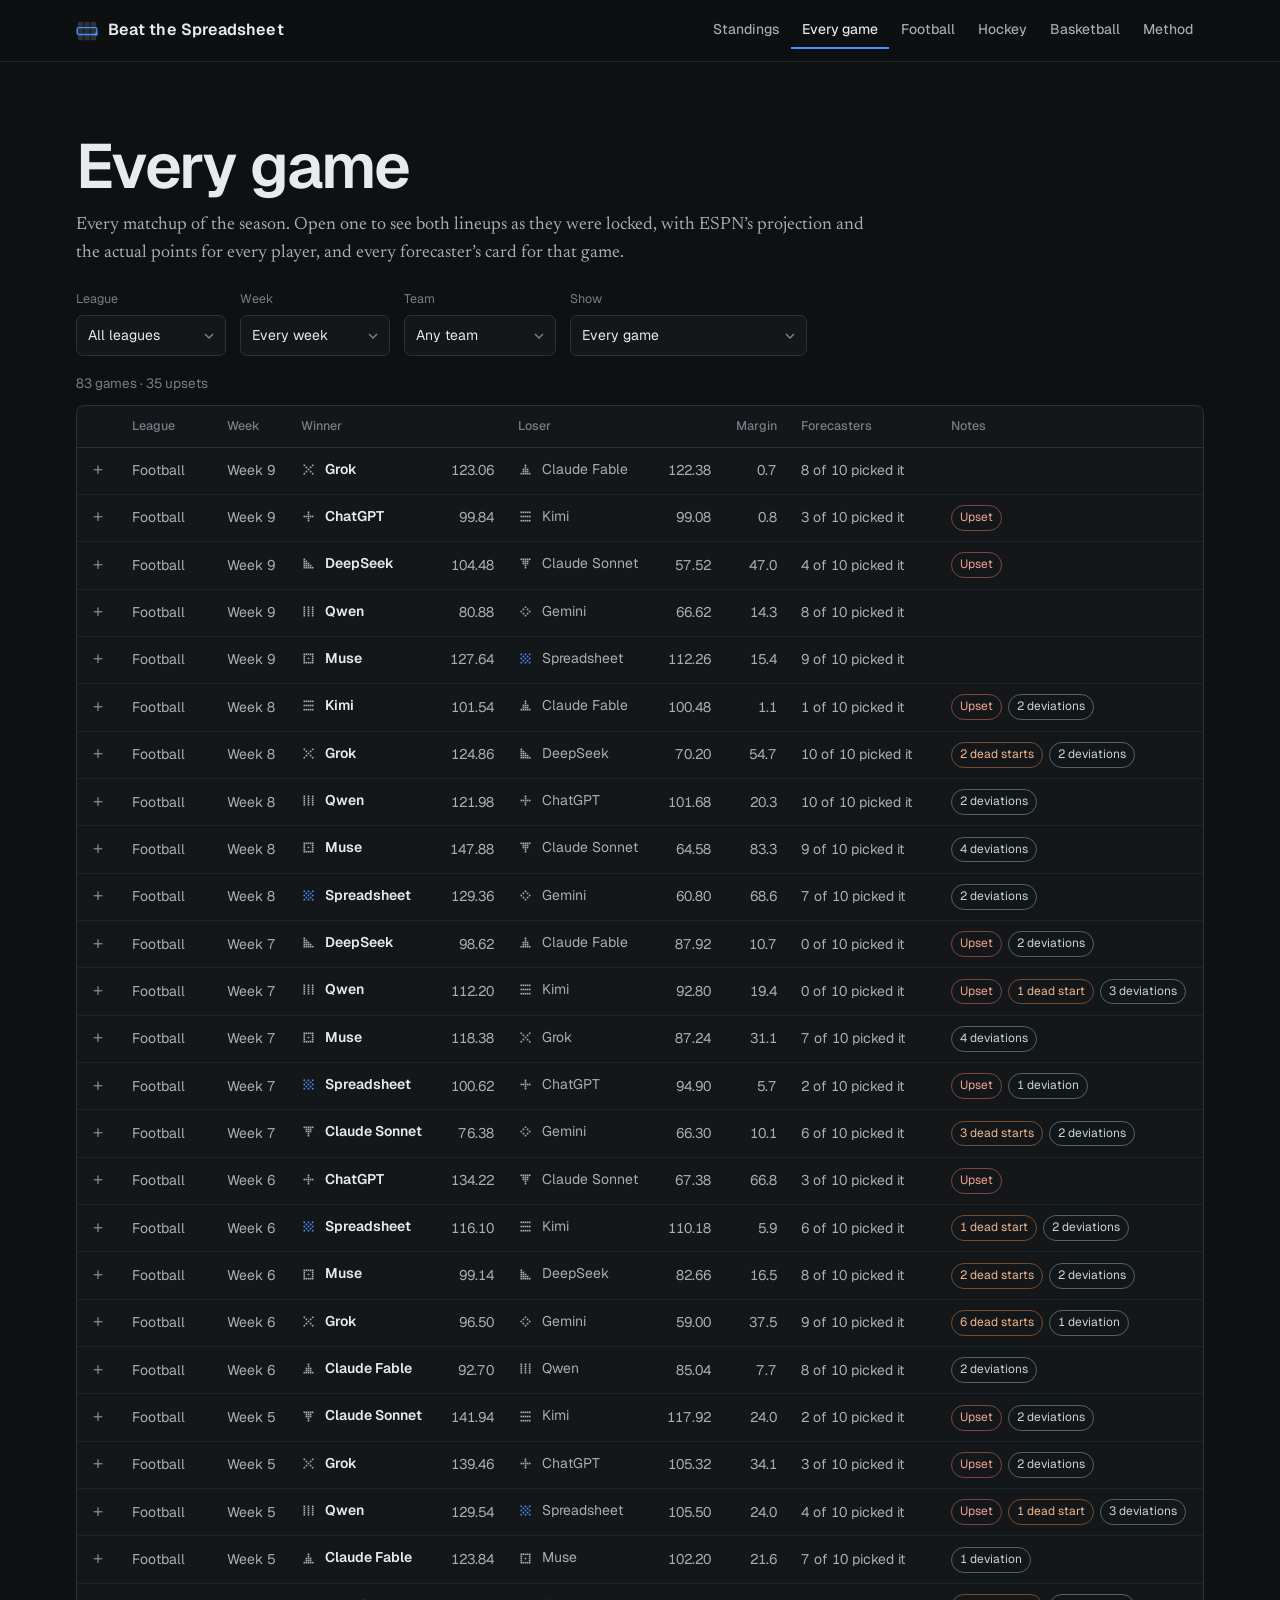
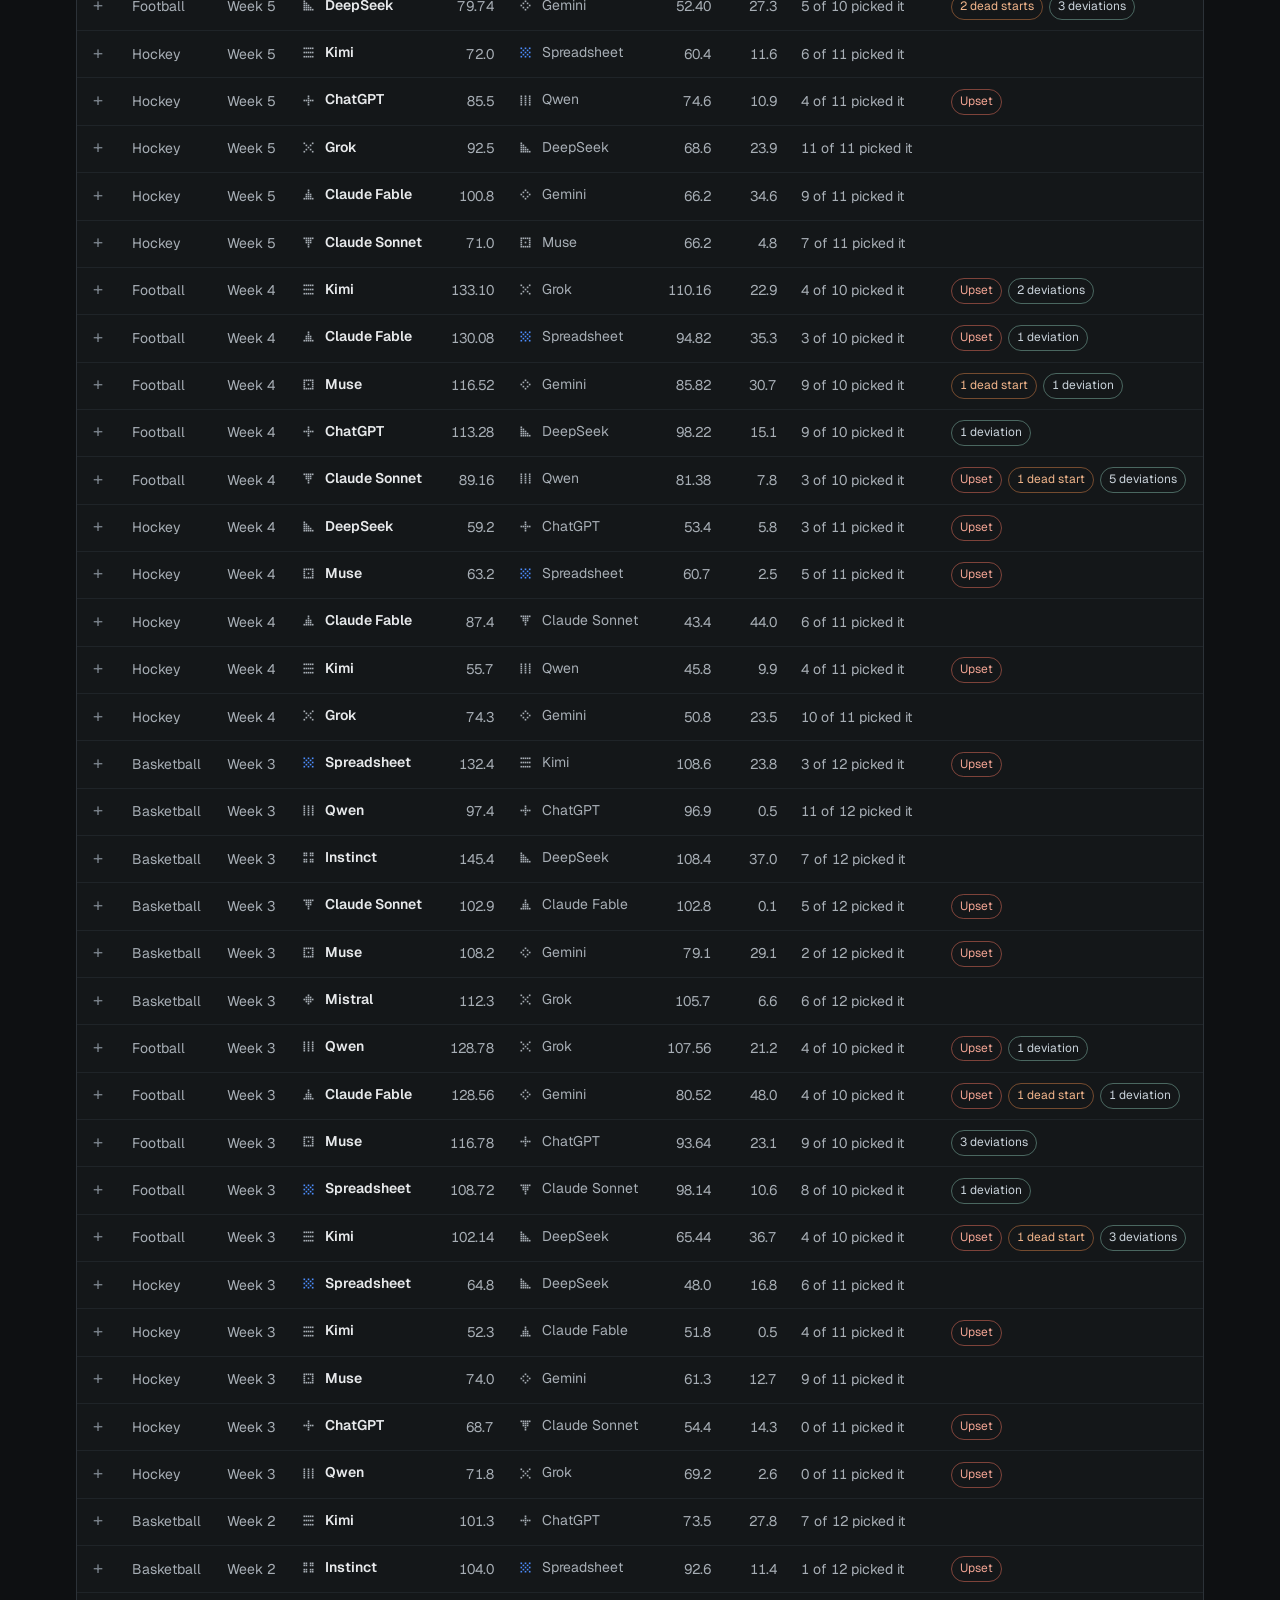
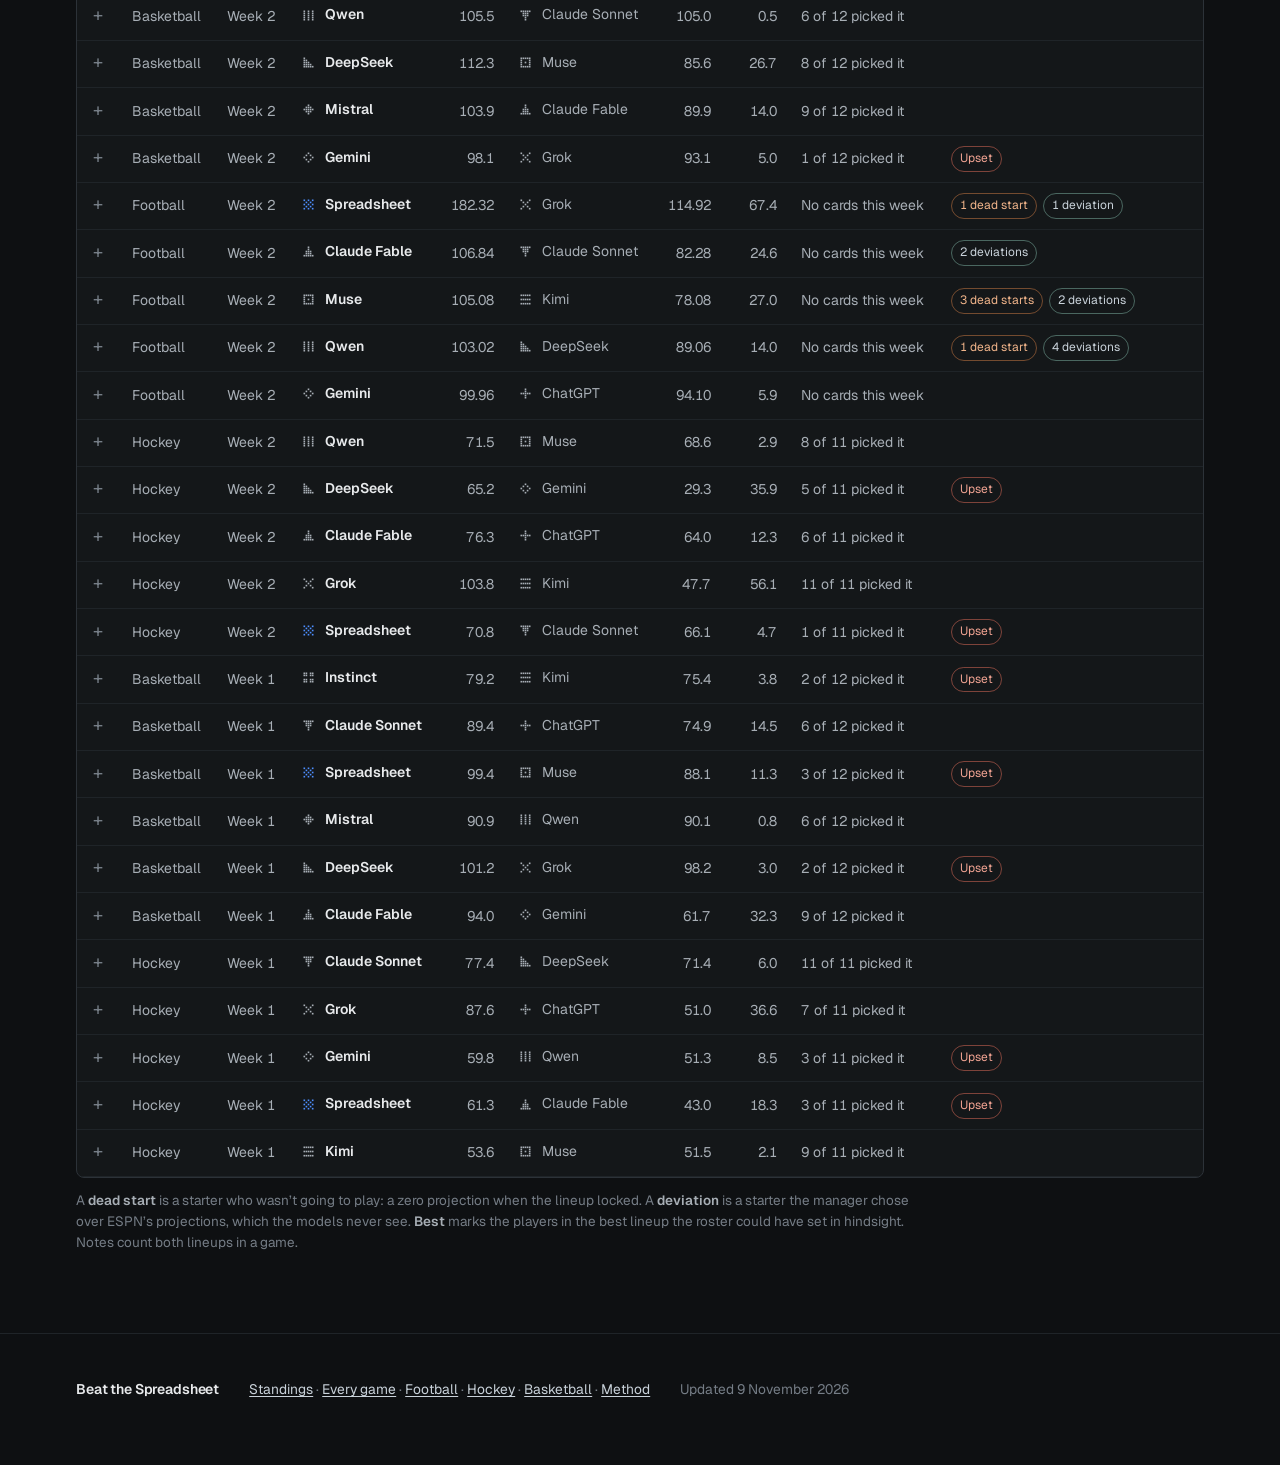
==== archive.html @ d1f66d37 "Publish Beat the Spreadsheet site Co-Authored-By: Claude Opus 5.5 <noreply@anthropic.com> Claude-Ses" ====
<!doctype html>
<html lang="en">
<head>
<meta charset="utf-8">
<meta name="viewport" content="width=device-width, initial-scale=1, viewport-fit=cover">
<title>Every game &middot; Beat the Spreadsheet</title>
<link rel="preconnect" href="https://fonts.googleapis.com">
<link rel="preconnect" href="https://fonts.gstatic.com" crossorigin>
<link rel="stylesheet" href="https://fonts.googleapis.com/css2?family=Geist+Mono:wght@400;500&family=Geist:wght@400..700&family=Newsreader:ital,opsz,wght@0,6..72,400..600;1,6..72,400&display=swap">
<link rel="stylesheet" href="style.css">
<link rel="stylesheet" href="theme.css">
<link rel="stylesheet" href="v2.css">
</head>
<body class="v2">

<header class="mast"><div class="wrap"><div class="mast-in">
  <a class="mark" href="index.html" id="brand"><span>Beat the Spreadsheet</span></a>
  <nav class="nav">
    <a href="index.html">Standings</a>
    <a href="archive.html" aria-current="page">Every game</a>
    <a href="football.html">Football</a>
    <a href="hockey.html">Hockey</a>
    <a href="basketball.html">Basketball</a>
    <a href="study.html">Method</a>
  </nav>
</div></div></header>

<main id="main" class="wrap" style="padding-block:clamp(40px,6vw,72px) 80px">
  <h1>Every game</h1>
  <p class="sec-intro" style="margin-top:14px">Every matchup of the season. Open one to see both lineups as they were locked, with ESPN&rsquo;s projection and the actual points for every player, and every forecaster&rsquo;s card for that game.</p>

  <div class="filters" role="search">
    <label>League<select id="f-lg"><option value="all">All leagues</option><option value="football">Football</option><option value="hockey">Hockey</option><option value="basketball">Basketball</option></select></label>
    <label>Week<select id="f-wk"></select></label>
    <label>Team<select id="f-tm"></select></label>
    <label>Show<select id="f-sh"><option value="all">Every game</option><option value="upset">Upsets: most picked the loser</option><option value="dead">Games with a dead start</option><option value="close">Decided by under 5 points</option></select></label>
  </div>
  <p class="count" id="count"></p>
  <div class="panel" style="overflow-x:auto"><table class="games-t" id="games"></table></div>
  <p class="cap2">A <b>dead start</b> is a starter who wasn&rsquo;t going to play: a zero projection when the lineup locked. A <b>deviation</b> is a starter the manager chose over ESPN&rsquo;s projections, which the models never see. <b>Best</b> marks the players in the best lineup the roster could have set in hindsight. Notes count both lineups in a game.</p>
</main>

<footer class="foot"><div class="wrap">
  <span class="mono">Beat the Spreadsheet</span>
  <span><a href="index.html">Standings</a> &middot; <a href="archive.html">Every game</a> &middot; <a href="football.html">Football</a> &middot; <a href="hockey.html">Hockey</a> &middot; <a href="basketball.html">Basketball</a> &middot; <a href="study.html">Method</a></span>
  <span id="upd"></span>
</div></footer>

<script src="data.js"></script>
<script src="app.js"></script>
<script src="archive.js"></script>
<script>
(function(){
"use strict";
var el = CG.el, team = CG.team;
document.getElementById("brand").prepend(CG.markSvg(22));
document.getElementById("upd").textContent = "Updated " + SITE.updated;
var LNAME = {football:"Football", hockey:"Hockey", basketball:"Basketball"};
function nm(k,L){ return k==="espn" ? "Spreadsheet" : CG.teamName(k,L); }

/* ---------- build one list of games from every league ---------- */
var G = [];
Object.keys(LNAME).forEach(function(lg){
  var L = LEAGUES[lg], weeks = L.meta.weeks;
  var score = function(k,w){ var t = L.teams.filter(function(x){return x.k===k;})[0], i = weeks.indexOf(w); return (t && i>=0) ? t.scores[i] : null; };
  var boards = {}; (L.boards||[]).forEach(function(b){ boards[Number(String(b.wk).replace(/\D/g,""))] = b; });
  var pairs = [];
  if(lg==="football"){ Object.keys(ARCH.matchups).forEach(function(w){ ARCH.matchups[w].forEach(function(p){ pairs.push([Number(w),p[0],p[1]]); }); }); }
  Object.keys(boards).forEach(function(w){ w = Number(w); if(lg==="football" && ARCH.matchups[w]) return; boards[w].games.forEach(function(g){ pairs.push([w,g.a,g.b]); }); });
  pairs.forEach(function(p){
    var w = p[0], a = p[1], b = p[2], sa = score(a,w), sb = score(b,w);
    if(sa==null || sb==null) return;                     /* unscored weeks stay out */
    var bd = boards[w], game = bd && bd.games.filter(function(g){ return (g.a===a&&g.b===b)||(g.a===b&&g.b===a); })[0];
    var win = sa>sb ? a : b, picks = game ? game.picks : null, nPick = 0, nRight = 0;
    if(picks) Object.keys(picks).forEach(function(k){ nPick++; if(picks[k][0]===win) nRight++; });
    var box = lg==="football" && ARCH.weeks[w] ? [ARCH.weeks[w][a], ARCH.weeks[w][b]] : null;
    var dead = 0, dev = 0;
    if(box) box.forEach(function(x){ x.rows.forEach(function(r){ if(r[8]==="dead") dead++; if(r[8]==="dev") dev++; }); });
    G.push({lg:lg, w:w, a:a, b:b, sa:sa, sb:sb, win:win, picks:picks, nPick:nPick, nRight:nRight, box:box, dead:dead, dev:dev, upset: nPick && nRight < nPick/2});
  });
});
G.sort(function(x,y){ return y.w-x.w || x.lg.localeCompare(y.lg); });

/* ---------- filters ---------- */
var fLg = document.getElementById("f-lg"), fWk = document.getElementById("f-wk"), fTm = document.getElementById("f-tm"), fSh = document.getElementById("f-sh");
function fillWeeks(){
  var lg = fLg.value, ws = {}; G.forEach(function(g){ if(lg==="all"||g.lg===lg) ws[g.w]=1; });
  var cur = fWk.value; fWk.innerHTML = "";
  fWk.appendChild(new Option("Every week","all"));
  Object.keys(ws).map(Number).sort(function(a,b){return a-b;}).forEach(function(w){ fWk.appendChild(new Option("Week "+w,String(w))); });
  if([].some.call(fWk.options,function(o){return o.value===cur;})) fWk.value = cur;
}
(function(){ fTm.appendChild(new Option("Any team","all")); Object.keys(TEAMS).forEach(function(k){ fTm.appendChild(new Option(k==="espn"?"The spreadsheet":TEAMS[k].name,k)); }); })();
/* deep links: #team-kimi, or #g-football-7-gemini to open one game */
var h = (location.hash||"").replace("#",""), openKey = null;
if(h.indexOf("team-")===0 && TEAMS[h.slice(5)]) fTm.value = h.slice(5);
var gm = h.match(/^g-(football|hockey|basketball)-(\d+)-([a-z]+)$/);
if(gm && TEAMS[gm[3]]){ fLg.value = gm[1]; fTm.value = gm[3]; openKey = gm[1]+"-"+gm[2]+"-"+gm[3]; }
fillWeeks();
if(gm) fWk.value = gm[2];
[fLg,fWk,fTm,fSh].forEach(function(s){ s.addEventListener("change",function(){ if(s===fLg) fillWeeks(); render(); }); });

/* ---------- table ---------- */
var tb = document.getElementById("games");
function tmTag(k,L,cls){ var s = el("span","tm "+cls); s.appendChild(CG.sigil(k,15)); s.appendChild(document.createTextNode(nm(k,L))); return s; }
function render(){
  var lg = fLg.value, wk = fWk.value, tm = fTm.value, sh = fSh.value;
  var rows = G.filter(function(g){
    if(lg!=="all" && g.lg!==lg) return false;
    if(wk!=="all" && String(g.w)!==wk) return false;
    if(tm!=="all" && g.a!==tm && g.b!==tm) return false;
    if(sh==="upset" && !g.upset) return false;
    if(sh==="dead" && !g.dead) return false;
    if(sh==="close" && Math.abs(g.sa-g.sb)>=5) return false;
    return true;
  });
  var up = rows.filter(function(g){return g.upset;}).length;
  document.getElementById("count").textContent = rows.length+" games · "+up+" upsets";
  tb.innerHTML = "";
  var head = el("thead"), hr = el("tr");
  ["","League","Week","Winner","","Loser","","Margin","Forecasters","Notes"].forEach(function(x,i){ var th = el("th",null,x); if(i===4||i===6||i===7) th.style.textAlign="right"; hr.appendChild(th); });
  head.appendChild(hr); tb.appendChild(head);
  var body = el("tbody");
  if(!rows.length){ var tr0 = el("tr"), td0 = el("td","empty","No games match these filters. Try another week or team."); td0.colSpan = 10; tr0.appendChild(td0); body.appendChild(tr0); }
  rows.forEach(function(g){
    var L = LEAGUES[g.lg], lose = g.win===g.a ? g.b : g.a, ws = g.win===g.a ? g.sa : g.sb, ls = g.win===g.a ? g.sb : g.sa;
    var tr = el("tr","grow"); tr.tabIndex = 0; tr.setAttribute("aria-expanded","false");
    var tg = el("td"); tg.appendChild(el("span","tog","+")); tr.appendChild(tg);
    tr.appendChild(el("td",null,LNAME[g.lg]));
    tr.appendChild(el("td",null,"Week "+g.w));
    var w1 = el("td"); w1.appendChild(tmTag(g.win,L,"w")); tr.appendChild(w1);
    tr.appendChild(el("td","num",ws.toFixed(g.lg==="football"?2:1)));
    var l1 = el("td"); l1.appendChild(tmTag(lose,L,"l")); tr.appendChild(l1);
    tr.appendChild(el("td","num",ls.toFixed(g.lg==="football"?2:1)));
    tr.appendChild(el("td","num",(ws-ls).toFixed(1)));
    tr.appendChild(el("td",null,g.nPick ? g.nRight+" of "+g.nPick+" picked it" : "No cards this week"));
    var fl = el("td"), fd = el("div","flags");
    if(g.upset) fd.appendChild(el("span","chip up","Upset"));
    if(g.dead) fd.appendChild(el("span","chip dead",g.dead+" dead start"+(g.dead>1?"s":"")));
    if(g.dev) fd.appendChild(el("span","chip dev",g.dev+" deviation"+(g.dev>1?"s":"")));
    fl.appendChild(fd); tr.appendChild(fl);
    var det = el("tr","detail"); det.hidden = true; var dtd = el("td"); dtd.colSpan = 10; det.appendChild(dtd);
    var built = false;
    function toggle(){
      var open = det.hidden; det.hidden = !open; tr.classList.toggle("open",open); tr.setAttribute("aria-expanded",String(open));
      tg.firstChild.textContent = open ? "−" : "+";
      if(open && !built){ build(dtd,g); built = true; }
    }
    tr.addEventListener("click",toggle);
    tr.addEventListener("keydown",function(e){ if(e.key==="Enter"||e.key===" "){ e.preventDefault(); toggle(); } });
    body.appendChild(tr); body.appendChild(det);
    if(openKey && g.lg+"-"+g.w+"-"+(g.a===openKey.split("-")[2]||g.b===openKey.split("-")[2] ? openKey.split("-")[2] : "") === openKey){ toggle(); openKey = null; setTimeout(function(){ tr.scrollIntoView({block:"start"}); window.scrollBy(0,-80); },60); }
  });
  tb.appendChild(body);
}

/* ---------- one game, opened ---------- */
function lineup(x, k, total, L){
  var d = el("div");
  var h4 = el("h4"); h4.appendChild(tmTag(k,L,""));
  var eff = x ? (x.best ? (total/x.best*100) : null) : null;
  h4.appendChild(el("span",null, total.toFixed(2)+(x?"  ·  best possible "+x.best.toFixed(2)+"  ·  "+eff.toFixed(1)+"% efficient":"")));
  d.appendChild(h4);
  if(!x) return d;
  var t = el("table","lu"), b = el("tbody"), benchStarted = false;
  var hr = el("tr"); ["","Player","Opp","Proj","Pts",""].forEach(function(s,i){ var th = el("th",null,s); if(i===3||i===4) th.style.textAlign="right"; hr.appendChild(th); }); var th0 = el("thead"); th0.appendChild(hr); t.appendChild(th0);
  x.rows.forEach(function(r){
    var bench = r[0]==="Bench"||r[0]==="IR";
    if(bench && !benchStarted){ var sp = el("tr","sep"); var c = el("td"); c.colSpan = 6; sp.appendChild(c); b.appendChild(sp); benchStarted = true; }
    var tr = el("tr", bench ? "bench" : null);
    tr.appendChild(el("td","sl",r[0]==="Bench"?"BN":r[0]));
    var n = el("td","nm",r[1]); n.appendChild(el("small",null,r[2]+" "+r[3]));
    if(r[8]==="dead") n.appendChild(el("span","fl dead","dead start"));
    if(r[8]==="dev") n.appendChild(el("span","fl dev","over projections"));
    if(r[8]==="alt") n.appendChild(el("span","fl alt","projections’ pick"));
    tr.appendChild(n);
    tr.appendChild(el("td",null,r[4]==="BYE"?"Bye":r[4]));
    tr.appendChild(el("td","n",r[6].toFixed(1)));
    tr.appendChild(el("td","n",r[7]==null?"—":r[7].toFixed(1)));
    tr.appendChild(el("td","n best",r[9]?"best":""));
    b.appendChild(tr);
  });
  t.appendChild(b); d.appendChild(t);
  return d;
}
function build(td,g){
  var L = LEAGUES[g.lg];
  var bx = el("div","box");
  var sa = g.sa, sb = g.sb;
  bx.appendChild(lineup(g.box && g.box[0], g.a, sa, L));
  bx.appendChild(lineup(g.box && g.box[1], g.b, sb, L));
  td.appendChild(bx);
  [g.a,g.b].forEach(function(k){ var n = ARCH.notes && ARCH.notes[g.w+"-"+k]; if(n && g.lg==="football"){ var p = el("p","cap2",n); p.style.padding = "0 18px 10px"; td.appendChild(p); } });
  if(g.picks){
    var cs = el("div","cards"); cs.appendChild(el("h5",null,"Prediction cards for this game: the pick, and how confident"));
    var grid = el("div","cardgrid");
    Object.keys(g.picks).sort(function(x,y){ return (y==="espn")-(x==="espn") || (g.picks[y][1]||0)-(g.picks[x][1]||0); }).forEach(function(k){
      var p = g.picks[k], right = p[0]===g.win, c = el("div","pc "+(right?"right":"wrong")+(k==="espn"?" ctl":""));
      var w = el("span","who2"); w.appendChild(CG.sigil(k,13)); w.appendChild(el("span",null,nm(k,L))); c.appendChild(w);
      c.appendChild(el("b",null,(p[0]===k?"self":nm(p[0],L).split(" ").pop())+(p[1]!=null?" "+p[1]+"%":"")));
      c.title = nm(k,L)+" picked "+nm(p[0],L)+(p[1]!=null?" at "+p[1]+"%":"")+(right?", right":", wrong");
      grid.appendChild(c);
    });
    cs.appendChild(grid); td.appendChild(cs);
  }
}
render();
})();
</script>
</body>
</html>
---- style.css ----
/* ============================================================
   THE CONTROL GROUP — design system
   Layout: a measured reading column for argument; figures and
   tables break out wider. Rules and whitespace carry structure,
   not boxes. Colour is reserved for meaning: ink is the default
   mark, accent picks out the one thing a figure is about, ochre
   is always and only the control group.
   ============================================================ */

:root{
  --paper:#F0F2F5;
  --card:#FBFCFD;
  --card-2:#F4F6F9;
  --ink:#0E131A;
  --ink-2:#4A5563;
  --ink-3:#7F8A98;
  --ink-4:#AEB7C2;
  --rule:#DCE1E8;
  --rule-2:#C4CCD6;

  --accent:#2F49C9;
  --accent-soft:#E7EAFA;
  --control:#A86A00;
  --control-soft:#F6EEDF;
  --good:#0A7D3C;
  --serious:#B4571F;
  --crit:#B3302F;

  --mark:#5A6675;          /* default chart mark: quiet ink */
  --mark-soft:#C9D0DA;

  --t-fable:#2F49C9; --t-sonnet:#8040C0; --t-chatgpt:#0A7D6E; --t-gemini:#1B6FC4;
  --t-grok:#C0392B; --t-meta:#2E8540; --t-kimi:#C23A6B; --t-qwen:#6E7C0C;
  --t-deepseek:#8A5A3C; --t-mistral:#C75C14; --t-instinct:#667085; --t-espn:#A86A00;

  --display:"Fraunces",Georgia,"Times New Roman",serif;
  --body:"IBM Plex Sans",system-ui,-apple-system,"Segoe UI",sans-serif;
  --mono:"IBM Plex Mono",ui-monospace,SFMono-Regular,Menlo,monospace;

  --col:66ch;
  --wide:1120px;
  color-scheme:light;
}
@media (prefers-color-scheme:dark){
  :root:not([data-theme="light"]){
    --paper:#0A0D12; --card:#12171F; --card-2:#181E27;
    --ink:#E9EEF5; --ink-2:#A2AEBD; --ink-3:#737E8C; --ink-4:#4E5866;
    --rule:#232B36; --rule-2:#333D4A;
    --accent:#7189F2; --accent-soft:#1A2240;
    --control:#C08A1E; --control-soft:#2A2214;
    --good:#3FB46B; --serious:#D8824A; --crit:#E06A68;
    --mark:#8894A4; --mark-soft:#2B333E;
    --t-fable:#7189F2; --t-sonnet:#B088EE; --t-chatgpt:#3BB09A; --t-gemini:#5FA8EE;
    --t-grok:#E8705C; --t-meta:#5FB56F; --t-kimi:#EE7BA4; --t-qwen:#A3B23C;
    --t-deepseek:#C08E66; --t-mistral:#E8914A; --t-instinct:#98A2B3; --t-espn:#C08A1E;
    color-scheme:dark;
  }
}
:root[data-theme="dark"]{
  --paper:#0A0D12; --card:#12171F; --card-2:#181E27;
  --ink:#E9EEF5; --ink-2:#A2AEBD; --ink-3:#737E8C; --ink-4:#4E5866;
  --rule:#232B36; --rule-2:#333D4A;
  --accent:#7189F2; --accent-soft:#1A2240;
  --control:#C08A1E; --control-soft:#2A2214;
  --good:#3FB46B; --serious:#D8824A; --crit:#E06A68;
  --mark:#8894A4; --mark-soft:#2B333E;
  --t-fable:#7189F2; --t-sonnet:#B088EE; --t-chatgpt:#3BB09A; --t-gemini:#5FA8EE;
  --t-grok:#E8705C; --t-meta:#5FB56F; --t-kimi:#EE7BA4; --t-qwen:#A3B23C;
  --t-deepseek:#C08E66; --t-mistral:#E8914A; --t-instinct:#98A2B3; --t-espn:#C08A1E;
  color-scheme:dark;
}

*,*::before,*::after{box-sizing:border-box}
img,svg{max-width:100%}
[hidden]{display:none!important}
html{-webkit-text-size-adjust:100%}
body{
  margin:0;background:var(--paper);color:var(--ink);
  font-family:var(--body);font-size:17px;line-height:1.66;
  -webkit-font-smoothing:antialiased;
}
@media (prefers-reduced-motion:no-preference){html{scroll-behavior:smooth}}

/* ---------- shell ---------- */
.wrap{
  max-width:var(--wide);margin:0 auto;
  padding-left:max(16px,env(safe-area-inset-left,0px));
  padding-right:max(16px,env(safe-area-inset-right,0px));
}
.col{max-width:var(--col)}
.sect{padding-block:clamp(52px,7vw,96px)}
.sect.tight{padding-block:clamp(36px,5vw,56px)}
.band{border-top:1px solid var(--rule)}
.band-fill{background:var(--card)}

/* ---------- masthead ---------- */
.mast{
  position:sticky;top:env(safe-area-inset-top,0px);z-index:20;
  background:color-mix(in srgb,var(--paper) 90%,transparent);
  backdrop-filter:blur(8px);border-bottom:1px solid var(--rule);
}
body::before{content:"";position:fixed;inset:0 0 auto;height:env(safe-area-inset-top,0px);background:var(--paper);z-index:30}
.mast-in{display:flex;align-items:center;gap:20px;padding-block:12px;flex-wrap:wrap}
.mark{
  display:flex;align-items:center;gap:9px;font-family:var(--mono);
  font-size:11.5px;font-weight:600;letter-spacing:.15em;text-transform:uppercase;
  color:var(--ink);text-decoration:none;white-space:nowrap;
}
.nav{display:flex;gap:1px;margin-left:auto;flex-wrap:wrap}
.nav a{
  font-family:var(--mono);font-size:11px;letter-spacing:.09em;text-transform:uppercase;
  color:var(--ink-3);text-decoration:none;padding:6px 11px;white-space:nowrap;
  border-bottom:2px solid transparent;
}
.nav a:hover{color:var(--ink)}
.nav a[aria-current="page"]{color:var(--ink);border-bottom-color:var(--ink)}
.nav a.off{color:var(--ink-4)}

/* ---------- type ---------- */
h1,h2,h3{font-family:var(--display);font-weight:600;line-height:1.1;text-wrap:balance;margin:0;font-variation-settings:"SOFT" 0,"WONK" 0}
h1{font-size:clamp(2.5rem,6.2vw,4.4rem);letter-spacing:-.025em;line-height:1.02}
h2{font-size:clamp(1.6rem,3.1vw,2.3rem);letter-spacing:-.018em}
h3{font-family:var(--body);font-size:1.02rem;font-weight:600;line-height:1.35;letter-spacing:0;margin:0}
h4{font-family:var(--body);font-size:.95rem;font-weight:600;line-height:1.35;margin:0}
p{margin:0}
a{color:var(--accent);text-underline-offset:2px}
.lede{font-size:clamp(1.1rem,1.7vw,1.3rem);line-height:1.52;color:var(--ink-2)}
.prose{display:flex;flex-direction:column;gap:17px;max-width:var(--col)}
.prose p{color:var(--ink-2)}
.prose strong{color:var(--ink);font-weight:600}
.eyebrow{font-family:var(--mono);font-size:10.5px;font-weight:600;letter-spacing:.18em;text-transform:uppercase;color:var(--ink-3)}
.eyebrow.acc{color:var(--accent)}
.eyebrow.ctl{color:var(--control)}
.mono{font-family:var(--mono)}
.num{font-variant-numeric:tabular-nums}
.sect-head{display:flex;flex-direction:column;gap:13px;margin-bottom:34px;max-width:var(--col)}
.stack{display:flex;flex-direction:column;gap:15px}
.stack-lg{display:flex;flex-direction:column;gap:32px}

/* ---------- hero ---------- */
.hero{padding-block:clamp(52px,9vw,116px) clamp(34px,4vw,54px)}
.hero h1{max-width:20ch}
.hero .lede{max-width:58ch;margin-top:24px}
.keyline{display:grid;grid-template-columns:repeat(auto-fit,minmax(130px,1fr));gap:20px 28px;margin-top:40px;padding-top:22px;border-top:1px solid var(--rule-2)}
.keyline div{display:flex;flex-direction:column;gap:4px}
.keyline .v{font-family:var(--mono);font-size:1.5rem;font-weight:600;letter-spacing:-.03em;line-height:1;font-variant-numeric:tabular-nums}
.keyline .v.ctl{color:var(--control)}

/* ---------- argument blocks ---------- */
.pull{
  border-left:2px solid var(--ink);padding:2px 0 2px 22px;
  font-family:var(--display);font-size:clamp(1.2rem,2.1vw,1.55rem);
  line-height:1.32;letter-spacing:-.012em;color:var(--ink);max-width:40ch;
}
.rows{display:flex;flex-direction:column;border-top:1px solid var(--rule)}
.row{
  display:grid;grid-template-columns:minmax(150px,210px) 1fr;gap:6px 36px;
  padding:22px 0;border-bottom:1px solid var(--rule);align-items:start;
}
.row .lhs{display:flex;flex-direction:column;gap:7px}
.row .rhs{display:flex;flex-direction:column;gap:11px;min-width:0}
.row p{color:var(--ink-2);font-size:.97rem}
.row .ev{
  font-size:.89rem;color:var(--ink-2);border-left:2px solid var(--rule-2);
  padding-left:14px;line-height:1.55;
}
.row .ev b{color:var(--ink);font-weight:600}
@media (max-width:660px){.row{grid-template-columns:1fr;gap:10px}}

/* essay: label rail on the left, reading column on the right */
.essay{display:grid;grid-template-columns:minmax(150px,230px) minmax(0,1fr);gap:14px 40px;align-items:start}
.essay > .rail{display:flex;flex-direction:column;gap:12px;position:sticky;top:76px}
.essay > .rail h2{font-size:clamp(1.5rem,2.6vw,2rem)}
@media (max-width:760px){
  .essay{grid-template-columns:1fr;gap:18px}
  .essay > .rail{position:static}
}

/* ---------- small print ---------- */
.note{font-size:.88rem;color:var(--ink-3);line-height:1.56;max-width:var(--col)}
.rule-top{border-top:1px solid var(--rule);padding-top:14px}

/* ---------- figures ---------- */
figure{margin:0;display:flex;flex-direction:column;gap:14px}
svg.plot{display:block;width:100%;height:auto;overflow:visible}
.figtop{display:flex;flex-direction:column;gap:5px}
.figtop h3{font-size:1.06rem}
figcaption{font-size:.88rem;color:var(--ink-3);max-width:74ch;line-height:1.55}
.key{display:flex;gap:18px;flex-wrap:wrap;font-family:var(--mono);font-size:10.5px;letter-spacing:.04em;color:var(--ink-3)}
.key span{display:inline-flex;align-items:center;gap:6px}
.sw{width:9px;height:9px;flex:none}
.sw.dot{border-radius:50%}
.sw.bar{height:7px;width:14px}

/* ---------- chart rows (shared by bar and dumbbell) ---------- */
.ch{display:flex;flex-direction:column;gap:0}
.ch-row{
  display:grid;grid-template-columns:minmax(92px,128px) 1fr auto;
  gap:14px;align-items:center;padding:5px 0;min-width:0;
}
.ch-row .lab{
  font-size:13.5px;color:var(--ink);white-space:nowrap;
  overflow:hidden;text-overflow:ellipsis;min-width:0;
}
.ch-row .lab.q{color:var(--ink-2);font-style:italic}
.ch-row .val{
  font-family:var(--mono);font-size:12px;font-variant-numeric:tabular-nums;
  color:var(--ink-2);min-width:3.6em;text-align:right;
}
.ch-row:hover .lab{color:var(--ink)}
.ch-track{position:relative;height:9px;min-width:0}
.ch-base{position:absolute;left:0;right:0;top:50%;height:1px;background:var(--rule);transform:translateY(-50%)}
.ch-fill{position:absolute;left:0;top:1px;height:7px;background:var(--mark)}
.ch-fill.acc{background:var(--accent)}
.ch-fill.ctl{background:var(--control)}
.ch-ref{position:absolute;top:-4px;bottom:-4px;width:1px;background:var(--ink-4)}
.ch-scale{
  display:grid;grid-template-columns:minmax(92px,128px) 1fr auto;gap:14px;
  align-items:end;padding-bottom:6px;
}
.ch-ticks{position:relative;height:13px;font-family:var(--mono);font-size:10px;color:var(--ink-4);letter-spacing:.04em}
.ch-ticks span{position:absolute;white-space:nowrap;transform:translateX(-50%)}
.ch-dot{position:absolute;top:0;width:9px;height:9px;border-radius:50%;transform:translateX(-50%)}
.ch-conn{position:absolute;top:4px;height:1px;background:var(--rule-2)}

/* ---------- tables ---------- */
.tscroll{overflow-x:auto}
table{border-collapse:collapse;width:100%;font-size:13.5px;min-width:540px}
caption{
  text-align:left;padding:0 0 12px;font-family:var(--mono);font-size:10.5px;
  letter-spacing:.16em;text-transform:uppercase;color:var(--ink-3);
}
th,td{padding:9px 14px 9px 0;text-align:right;border-bottom:1px solid var(--rule);white-space:nowrap}
th{
  font-family:var(--mono);font-size:10px;font-weight:600;letter-spacing:.11em;
  text-transform:uppercase;color:var(--ink-3);border-bottom:1px solid var(--rule-2);
}
th:first-child,td:first-child{text-align:left}
th.name,td.name{text-align:left}
th:last-child,td:last-child{padding-right:0}
td{font-variant-numeric:tabular-nums;color:var(--ink-2)}
td.name{color:var(--ink)}
tbody tr:hover td{color:var(--ink)}
tr.is-control td{color:var(--control)}
tr.is-control td.name{color:var(--control);font-weight:600}
tr.is-synth td{font-style:italic;color:var(--ink-3)}
td.up{color:var(--accent)}
td.down{color:var(--serious)}
td.lead{color:var(--ink);font-weight:600}
.tm{display:inline-flex;align-items:center;gap:9px;min-width:0}
tfoot td{border-bottom:0;border-top:1px solid var(--rule-2);color:var(--ink-3)}

/* inline magnitude bar inside a table cell */
.cellbar{display:inline-flex;flex-direction:column;align-items:flex-end;gap:3px;min-width:52px}
.cellbar i{display:block;height:2px;background:var(--mark-soft)}
.cellbar i.on{background:var(--mark)}
.cellbar i.acc{background:var(--accent)}

/* ---------- small multiples ---------- */
.sm-grid{display:grid;grid-template-columns:repeat(auto-fit,minmax(168px,1fr));gap:26px 30px}
.sm{display:flex;flex-direction:column;gap:7px;min-width:0}
.sm-head{display:flex;align-items:baseline;gap:8px;min-width:0}
.sm-head b{font-size:12.5px;font-weight:600;white-space:nowrap;overflow:hidden;text-overflow:ellipsis}
.sm-head .r{margin-left:auto;font-family:var(--mono);font-size:10.5px;color:var(--ink-3)}
.sm-foot{display:flex;justify-content:space-between;font-family:var(--mono);font-size:10px;color:var(--ink-4);border-top:1px solid var(--rule);padding-top:5px}

/* ---------- team list ---------- */
.roster{display:flex;flex-direction:column;border-top:1px solid var(--rule)}
.tr{
  display:grid;grid-template-columns:34px minmax(130px,1fr) minmax(0,2.1fr);
  gap:8px 20px;padding:18px 0;border-bottom:1px solid var(--rule);align-items:start;
}
.tr .idn{display:flex;flex-direction:column;gap:3px;min-width:0}
.tr .idn b{font-size:.98rem;font-weight:600}
.tr .idn span{font-family:var(--mono);font-size:10.5px;color:var(--ink-3)}
.tr .bd{display:flex;flex-direction:column;gap:9px;min-width:0}
.tr .fig{display:flex;gap:4px 20px;flex-wrap:wrap;font-family:var(--mono);font-size:11px;color:var(--ink-3)}
.tr .fig b{color:var(--ink);font-weight:600;font-variant-numeric:tabular-nums}
.tr p{font-size:.92rem;color:var(--ink-2);line-height:1.52}
.tr.ctl .idn b{color:var(--control)}
@media (max-width:620px){.tr{grid-template-columns:30px 1fr}.tr .bd{grid-column:1/-1}}

/* ---------- log ---------- */
.log{display:flex;flex-direction:column;border-top:1px solid var(--rule)}
.log-row{display:grid;grid-template-columns:76px 1fr;gap:5px 24px;padding:20px 0;border-bottom:1px solid var(--rule);align-items:start}
.log-row .wk{font-family:var(--mono);font-size:10.5px;letter-spacing:.11em;text-transform:uppercase;color:var(--ink-3);padding-top:4px}
.log-row .bd{display:flex;flex-direction:column;gap:8px;min-width:0}
.log-row p{font-size:.94rem;color:var(--ink-2)}
@media (max-width:560px){.log-row{grid-template-columns:1fr}.log-row .wk{padding-top:0}}

/* ---------- quotes / error log ---------- */
.errs{display:flex;flex-direction:column;border-top:1px solid var(--rule)}
.err{display:flex;flex-direction:column;gap:9px;padding:20px 0;border-bottom:1px solid var(--rule)}
.err .hd{display:flex;align-items:center;gap:10px;flex-wrap:wrap}
.err .hd b{font-size:13px;font-weight:600}
.err .hd .wk{font-family:var(--mono);font-size:10.5px;color:var(--ink-4)}
.err .kind{font-family:var(--mono);font-size:9.5px;letter-spacing:.14em;text-transform:uppercase;color:var(--crit);border:1px solid currentColor;padding:2px 6px}
.err .kind.goodk{color:var(--good)}
.err q{
  display:block;font-family:var(--display);font-size:1.06rem;line-height:1.46;
  color:var(--ink);quotes:none;max-width:70ch;
}
.err q::before,.err q::after{content:""}
.err .res{font-size:.89rem;color:var(--ink-2);max-width:72ch;line-height:1.52}

/* ---------- sport cards ---------- */
.sports{display:grid;gap:0;border-top:1px solid var(--rule)}
.sport{
  display:grid;grid-template-columns:minmax(120px,170px) 1fr auto;gap:10px 30px;
  padding:24px 0;border-bottom:1px solid var(--rule);text-decoration:none;color:inherit;align-items:center;
}
.sport:hover .nmx{color:var(--accent)}
.sport .nmx{font-family:var(--display);font-size:1.5rem;font-weight:600;letter-spacing:-.015em}
.sport p{font-size:.93rem;color:var(--ink-2)}
.sport .go{font-family:var(--mono);font-size:10.5px;letter-spacing:.12em;text-transform:uppercase;color:var(--ink-3);white-space:nowrap}
@media (max-width:620px){.sport{grid-template-columns:1fr;gap:8px}}

/* ---------- pill ---------- */
.pill{
  display:inline-flex;align-items:center;gap:6px;font-family:var(--mono);
  font-size:10px;font-weight:600;letter-spacing:.11em;text-transform:uppercase;color:var(--ink-3);
}
.pill::before{content:"";width:5px;height:5px;border-radius:50%;background:currentColor;flex:none}
.pill.live{color:var(--good)}
.pill.open{color:var(--accent)}
.pill.soon{color:var(--ink-4)}

/* ---------- code kit ---------- */
.kit{
  border-top:1px solid var(--rule-2);border-bottom:1px solid var(--rule);
  padding:18px 0;font-family:var(--mono);font-size:12px;line-height:1.75;
  color:var(--ink-2);overflow-x:auto;
}
.kit b{color:var(--ink)}

/* ---------- tooltip ---------- */
#tip{
  position:fixed;z-index:60;pointer-events:none;opacity:0;transition:opacity .09s;
  background:var(--ink);color:var(--paper);font-family:var(--mono);font-size:11px;
  line-height:1.5;padding:7px 10px;max-width:250px;
}
#tip.on{opacity:1}

/* ---------- svg text ---------- */
text.ax{font-family:var(--mono);font-size:10.5px;fill:var(--ink-4)}
text.ax.em{font-size:9.5px;letter-spacing:.13em;text-transform:uppercase;fill:var(--ink-3)}
text.lb{font-family:var(--body);font-size:12px;font-weight:500;fill:var(--ink)}
text.lb.sy{font-style:italic;font-weight:400;fill:var(--ink-3)}
text.lb.ctl{fill:var(--control);font-weight:600}

.foot{padding-block:44px 64px;border-top:1px solid var(--rule);color:var(--ink-3);font-size:.86rem}
.foot .wrap{display:flex;gap:10px 30px;flex-wrap:wrap;align-items:baseline}
:focus-visible{outline:2px solid var(--accent);outline-offset:3px}
.vh{position:absolute;width:1px;height:1px;overflow:hidden;clip-path:inset(50%)}

.ch-zero{position:absolute;left:0;top:0;width:9px;height:9px;border-radius:50%;background:var(--good)}
.ch-row.zero .val{color:var(--good)}
---- theme.css ----
/* ============================================================
   BEAT THE SPREADSHEET — theme layer
   The world is a spreadsheet in dark mode: a quiet cell grid,
   column letters and row numbers where they earn their place,
   and one colour that only ever means the control: the blue of
   a selected cell. Geist for interface and figures, Newsreader
   for argument, Geist Mono only for cell values and formulas.
   Loaded after style.css; overrides tokens and chrome only.
   ============================================================ */
:root, :root[data-theme="dark"], :root:not([data-theme="light"]){
  --paper:#0E1012;
  --card:#141719;
  --card-2:#1A1E21;
  --glass:#101315;
  --head:#171A1D;          /* column and row headers */
  --grid:#1E2226;          /* cell gridlines */
  --ink:#E8EAEC;
  --ink-2:#A7AEB5;
  --ink-3:#757D86;
  --ink-4:#4A5159;
  --rule:#1F2428;
  --rule-2:#2C3238;
  --silver:#E8EAEC; --silver-2:#8A929B;

  --accent:#C9D2DA;
  --accent-soft:#1E2429;
  --control:#4D8EFF;       /* selection blue: always and only the spreadsheet */
  --control-soft:#142036;
  --good:#5FC28A; --serious:#E39A5B; --crit:#E8705C;
  --mark:#8A929B; --mark-soft:#22272C;

  --t-fable:#F2A65A; --t-sonnet:#C79BF2; --t-chatgpt:#4DB8A1; --t-gemini:#8FB4D9;
  --t-grok:#E8D35A; --t-meta:#6DBB7B; --t-kimi:#EC86AC; --t-qwen:#AAB94A;
  --t-deepseek:#C49A73; --t-mistral:#E8705C; --t-instinct:#9AA0A8; --t-espn:#4D8EFF;

  --display:"Geist",system-ui,sans-serif;
  --serif:"Newsreader",Georgia,serif;
  --body:"Geist",system-ui,-apple-system,"Segoe UI",sans-serif;
  --mono:"Geist Mono",ui-monospace,SFMono-Regular,Menlo,monospace;
  color-scheme:dark;
}
body{background:var(--paper);font-size:16px;font-feature-settings:"tnum" 1}

h1,h2,.hero h1,.sect-head h2{font-family:var(--display);font-weight:620;letter-spacing:-.028em}
h1{font-size:clamp(2.4rem,5vw,3.9rem);line-height:1.02}
h2{font-size:clamp(1.5rem,2.3vw,2rem);line-height:1.12}
h3{font-family:var(--body);font-weight:600;letter-spacing:-.01em}
.lede,.prose p,.essay .prose p{font-family:var(--serif);font-size:1.14rem;line-height:1.58}
.lede{font-size:clamp(1.18rem,1.6vw,1.34rem);color:var(--ink-2)}
.note,figcaption{font-family:var(--body)}
.eyebrow{font-family:var(--body);font-size:13px;font-weight:500;letter-spacing:0;text-transform:none;color:var(--ink-3)}
.eyebrow.acc{color:var(--ink-2)} .eyebrow.ctl{color:var(--control)}

.mast{background:rgba(14,16,18,.88);backdrop-filter:blur(10px);-webkit-backdrop-filter:blur(10px);border-bottom:1px solid var(--rule)}
.mark{font-family:var(--display);font-size:16px;font-weight:620;letter-spacing:-.015em;color:var(--ink);gap:10px}
.mark span{font-family:var(--display)}
.nav a{font-family:var(--body);font-size:14px;letter-spacing:0;text-transform:none;font-weight:450;color:var(--ink-2)}
.nav a[aria-current="page"]{color:var(--ink);border-bottom-color:var(--control)}

.band-fill{background:var(--card)}
table{font-variant-numeric:tabular-nums}
th{font-family:var(--body)!important;text-transform:none!important;letter-spacing:0!important;font-size:12.5px!important;font-weight:500!important}
caption{font-family:var(--body)!important;text-transform:none!important;letter-spacing:0!important;font-size:13px!important}
.mark,.mark span{text-transform:none!important}
.foot{border-top:1px solid var(--rule);color:var(--ink-3)}
.foot .mono{font-family:var(--display)!important;letter-spacing:-.01em!important;text-transform:none!important;font-size:14px!important;font-weight:600;color:var(--ink)}
::selection{background:rgba(77,142,255,.35);color:#fff}
:focus-visible{outline:2px solid var(--control);outline-offset:3px}

/* league pages: team-by-team notes */
.tnotes{display:grid;grid-template-columns:repeat(auto-fill,minmax(300px,1fr));gap:0 36px;border-top:1px solid var(--rule)}
.tn{padding:14px 0;border-bottom:1px solid var(--rule);display:flex;flex-direction:column;gap:6px}
.tn-h{display:flex;align-items:center;justify-content:space-between;gap:12px}
.tn-r{font-family:"Geist Mono",ui-monospace,monospace;font-size:12px;color:var(--ink-3)}
.tn p{color:var(--ink-2);font-size:.95rem;line-height:1.5}
---- v2.css ----
/* Mirror, Mirror v2: components for the leaderboard, archive and highlights pages */
.v2 .wrap{max-width:1160px}

/* hero with painted art (img/hero.webp) and a glass-like fallback */
.mhero{position:relative;isolation:isolate;overflow:hidden;border-bottom:1px solid var(--rule)}
.mhero .art{position:absolute;inset:0;z-index:-2;background:
  radial-gradient(60% 90% at 78% 40%,rgba(140,199,181,.10),transparent 60%),
  radial-gradient(40% 60% at 80% 45%,rgba(201,210,205,.07),transparent 70%),
  var(--paper);background-size:cover;background-position:70% 40%}
.mhero .art.has-img{background-image:url("img/hero.webp")}
.mhero::after{content:"";position:absolute;inset:0;z-index:-1;background:linear-gradient(90deg,var(--paper) 0%,rgba(10,17,15,.88) 34%,rgba(10,17,15,.25) 70%,rgba(10,17,15,.55) 100%),linear-gradient(0deg,var(--paper),transparent 30%)}
.mhero .wrap{padding-block:clamp(70px,11vw,150px) clamp(40px,6vw,70px)}
.mhero h1{color:var(--silver);font-size:clamp(3.1rem,7vw,5.6rem);line-height:.95;max-width:none}
.mhero .lede{max-width:34em;margin-top:22px}
.mhero .lede a{color:var(--silver);text-decoration-color:var(--control)}
.mirror-ph{position:absolute;right:max(4vw,calc((100vw - 1160px)/2));top:50%;transform:translateY(-50%);width:min(34vw,380px);aspect-ratio:3/4;z-index:-1;pointer-events:none;opacity:.9}
.mhero .art.has-img ~ .mirror-ph{display:none}
@media (max-width:820px){.mirror-ph{opacity:.25;right:-10vw;width:70vw}}

/* entry cards */
.entries{display:grid;grid-template-columns:repeat(3,1fr);gap:14px;margin-top:-34px;position:relative;z-index:2}
.entry{display:block;text-decoration:none;background:var(--card);border:1px solid var(--rule-2);border-radius:8px;padding:18px 20px 20px;transition:border-color .15s,background .15s}
.entry:hover{border-color:var(--silver-2);background:var(--card-2)}
.entry .k{font-size:12.5px;color:var(--ink-3)}
.entry b{display:block;font-family:var(--display);font-weight:400;font-size:24px;color:var(--silver);margin:6px 0 4px}
.entry span.d{font-size:14px;color:var(--ink-2);line-height:1.45}
@media (max-width:820px){.entries{grid-template-columns:1fr;margin-top:24px}}

.sec{padding-block:clamp(46px,6vw,80px) 0}
.sec-head{display:flex;justify-content:space-between;align-items:end;gap:20px;flex-wrap:wrap;margin-bottom:16px}
.sec-head h2{margin:0}
.sec-intro{font-family:var(--serif);font-size:1.12rem;line-height:1.55;color:var(--ink-2);max-width:44em;margin:8px 0 22px}
.panel{background:var(--card);border:1px solid var(--rule-2);border-radius:8px}
.cap2{font-size:13.5px;line-height:1.55;color:var(--ink-3);margin-top:12px;max-width:62em}
.cap2 b{color:var(--ink-2);font-weight:600}

/* segmented control */
.seg{display:inline-flex;border:1px solid var(--rule-2);border-radius:7px;overflow:hidden;background:var(--card)}
.seg button{all:unset;cursor:pointer;padding:7px 13px;font-size:13px;color:var(--ink-2);border-right:1px solid var(--rule-2)}
.seg button:last-child{border-right:0}
.seg button[aria-pressed="true"]{background:var(--card-2);color:var(--silver);box-shadow:inset 0 -2px 0 var(--control)}
.seg button:focus-visible{outline:2px solid var(--accent);outline-offset:-2px}

/* leaderboard */
.lb{width:100%;border-collapse:collapse;font-size:14px}
.lb th{font-family:var(--body);text-transform:none;letter-spacing:0;background:none;font-weight:500;color:var(--ink-3);font-size:12.5px;text-align:right;padding:12px 12px;border-bottom:1px solid var(--rule-2);white-space:nowrap}
.lb th.l,.lb td.l{text-align:left}
.lb td{padding:11px 12px;border-bottom:1px solid var(--rule);text-align:right;color:var(--ink-2);vertical-align:middle}
.lb tr:last-child td{border-bottom:0}
.lb td{background:none}
.lb tr.ctl{background:linear-gradient(90deg,rgba(224,71,90,.10),rgba(224,71,90,0) 55%)}
.lb .rk{color:var(--ink-3);width:2.2em;text-align:center}
.lb .who{display:flex;align-items:center;gap:11px;min-width:170px}
.lb .who b{display:block;color:var(--ink);font-weight:600;font-size:14.5px}
.lb .who small{display:block;color:var(--ink-3);font-size:12px}
.lb tr.ctl .who b{color:var(--control)}
.lb .sc{color:var(--ink);font-weight:600;font-size:15px}
.lb .lbbar{width:38%;min-width:180px}
.whisk{position:relative;height:16px}
.whisk .wtr{position:absolute;left:0;right:0;top:7px;height:2px;background:var(--rule)}
.whisk .wfill{position:absolute;left:0;top:3px;height:10px;border-radius:0 2px 2px 0;opacity:.85}
.whisk .wci{position:absolute;top:7px;height:2px;background:var(--ink)}
.whisk .wci::before,.whisk .wci::after{content:"";position:absolute;top:-4px;width:1.5px;height:10px;background:var(--ink)}
.whisk .wci::before{left:0}.whisk .wci::after{right:0}
.lgs{display:inline-flex;gap:4px}
.lgs i{width:20px;height:20px;border-radius:4px;display:inline-grid;place-items:center;font-style:normal;font-size:11px;font-weight:600;background:var(--card-2);color:var(--ink-3);border:1px solid var(--rule)}
.lgs i.on{color:var(--ink);border-color:var(--rule-2);background:var(--card)}
.p1{font-variant-numeric:tabular-nums}
.p1 .pip{display:inline-block;height:6px;border-radius:3px;background:var(--control);vertical-align:middle;margin-right:7px;opacity:.85}
.lb-scroll{overflow-x:auto;-webkit-overflow-scrolling:touch}
.lb-scroll .lb{min-width:860px}
.lb a{color:inherit;text-decoration:none}
.lb a:hover b{text-decoration:underline;text-decoration-color:var(--control);text-underline-offset:3px}

/* charts */
.chart{padding:18px 18px 12px}
.chart svg{display:block;width:100%;height:auto;overflow:visible}
.chart text{font-family:var(--body);fill:var(--ink-3);font-size:11.5px}
.chart .lbl{fill:var(--ink-2);font-size:12px}
.chart .lblc{fill:var(--control);font-size:12.5px;font-weight:600}
.chart .grid{stroke:var(--rule);stroke-width:1}
.chart .diag{stroke:var(--ink-4);stroke-dasharray:4 4}
.legend2{display:flex;flex-wrap:wrap;gap:6px 18px;font-size:12.5px;color:var(--ink-2);padding:0 0 10px}
.legend2 span{display:inline-flex;align-items:center;gap:7px}
.legend2 i{width:10px;height:10px;border-radius:2px;display:inline-block}
.two{display:grid;grid-template-columns:1fr 1fr;gap:18px}
@media (max-width:900px){.two{grid-template-columns:1fr}}
.card-h{padding:18px 20px 0}
.card-h h3{margin:0 0 4px;font-size:16px;color:var(--ink)}
.card-h p{margin:0;font-size:13.5px;color:var(--ink-3);line-height:1.5}

/* method list */
.method{display:grid;grid-template-columns:repeat(2,1fr);gap:14px 40px;margin-top:8px}
.method p{font-family:var(--serif);font-size:1.05rem;line-height:1.55;color:var(--ink-2);margin:0}
.method p b{font-family:var(--body);font-size:.95rem;color:var(--ink);font-weight:600;display:block;margin-bottom:2px}
@media (max-width:820px){.method{grid-template-columns:1fr}}

/* archive */
.filters{display:flex;flex-wrap:wrap;gap:14px;align-items:end;margin-bottom:16px}
.filters label{display:flex;flex-direction:column;gap:5px;font-size:12.5px;color:var(--ink-3)}
.filters select{appearance:none;-webkit-appearance:none;background:var(--card) url("data:image/svg+xml,%3Csvg xmlns='http://www.w3.org/2000/svg' width='10' height='6'%3E%3Cpath d='M1 1l4 4 4-4' fill='none' stroke='%2377827B' stroke-width='1.5'/%3E%3C/svg%3E") no-repeat right 11px center;border:1px solid var(--rule-2);border-radius:7px;color:var(--ink);font:inherit;font-size:14px;padding:8px 32px 8px 11px;min-width:150px}
.filters select:focus-visible{outline:2px solid var(--accent);outline-offset:2px}
.count{font-size:13.5px;color:var(--ink-3);margin-bottom:10px}
.games-t{width:100%;border-collapse:collapse;font-size:14px}
.games-t th{font-family:var(--body);text-transform:none;letter-spacing:0;background:none;font-weight:500;font-size:12.5px;color:var(--ink-3);text-align:left;padding:10px 12px;border-bottom:1px solid var(--rule-2)}
.games-t td{padding:10px 12px;border-bottom:1px solid var(--rule);color:var(--ink-2)}
.games-t tr.grow{cursor:pointer}
.games-t tr.grow:hover td{background:var(--card-2)}
.games-t tr.open td{background:var(--card-2)}
.games-t .tm{display:inline-flex;align-items:center;gap:9px;color:var(--ink)}
.games-t .tm.w{font-weight:600}
.games-t .tm.l{color:var(--ink-2)}
.games-t .num{text-align:right;font-variant-numeric:tabular-nums}
.games-t .flags{display:flex;gap:6px;flex-wrap:wrap}
.chip{display:inline-flex;align-items:center;gap:5px;font-size:12px;padding:2px 8px;border-radius:20px;border:1px solid var(--rule-2);color:var(--ink-2);white-space:nowrap}
.chip.dead{border-color:rgba(232,137,74,.45);color:#F0B48A}
.chip.dev{border-color:rgba(140,199,181,.45);color:var(--accent)}
.chip.up{border-color:rgba(232,112,92,.5);color:#F2A493}
.tog{all:unset;cursor:pointer;color:var(--ink-3);font-size:18px;line-height:1;padding:0 4px}
.detail td{padding:0!important;background:var(--glass)!important;border-bottom:1px solid var(--rule-2)!important}
.box{display:grid;grid-template-columns:1fr 1fr;gap:0}
.box > div{padding:16px 18px}
.box > div + div{border-left:1px solid var(--rule)}
@media (max-width:820px){.box{grid-template-columns:1fr}.box > div + div{border-left:0;border-top:1px solid var(--rule)}}
.box h4{display:flex;justify-content:space-between;align-items:baseline;margin:0 0 8px;font-size:14px;font-weight:600;color:var(--ink)}
.box h4 span{font-weight:400;color:var(--ink-3);font-size:12.5px}
.lu{width:100%;border-collapse:collapse;font-size:12.5px}
.lu td{padding:4px 6px;border-bottom:1px solid var(--rule);color:var(--ink-2);white-space:nowrap}
.lu td.sl{color:var(--ink-3);width:3.4em}
.lu td.nm{color:var(--ink);white-space:normal}
.lu td.nm small{color:var(--ink-3);font-size:11.5px;margin-left:5px}
.lu td.n{text-align:right;font-variant-numeric:tabular-nums}
.lu tr.bench td{color:var(--ink-3)}
.lu tr.bench td.nm{color:var(--ink-2)}
.lu tr.sep td{border-bottom:1px solid var(--rule-2);padding:0;height:6px}
.lu .fl{font-size:11px;padding:1px 6px;border-radius:10px;margin-left:6px}
.lu .fl.dead{background:rgba(232,137,74,.16);color:#F0B48A}
.lu .fl.dev{background:rgba(140,199,181,.14);color:var(--accent)}
.lu .fl.alt{background:rgba(201,210,205,.08);color:var(--silver-2)}
.lu .best{color:var(--good)}
.cards{padding:14px 18px 18px;border-top:1px solid var(--rule)}
.cards h5{margin:0 0 8px;font-size:12.5px;font-weight:500;color:var(--ink-3)}
.cardgrid{display:grid;grid-template-columns:repeat(auto-fill,minmax(148px,1fr));gap:6px}
.pc{display:flex;align-items:center;justify-content:space-between;gap:8px;font-size:12.5px;padding:5px 9px;border-radius:6px;background:var(--card);border:1px solid var(--rule)}
.pc .who2{display:inline-flex;align-items:center;gap:6px;color:var(--ink-2);min-width:0}
.pc .who2 span{overflow:hidden;text-overflow:ellipsis;white-space:nowrap}
.pc b{font-weight:600;font-variant-numeric:tabular-nums}
.pc.right b{color:var(--good)} .pc.wrong b{color:#F2A0AA}
.pc.ctl{border-color:rgba(77,142,255,.5)}
.empty{padding:40px;text-align:center;color:var(--ink-3)}

/* highlights */
.hl{list-style:none;margin:0;padding:0;border-top:1px solid var(--rule)}
.hl > li{display:grid;grid-template-columns:3.2em 1fr;gap:4px 18px;padding:24px 0;border-bottom:1px solid var(--rule)}
.hl .n{font-family:var(--display);font-size:28px;color:var(--silver-2);line-height:1}
.hl h3{margin:0;font-family:var(--display);font-weight:400;font-size:26px;color:var(--silver)}
.hl .sub{font-family:var(--serif);font-size:1.08rem;color:var(--ink-2);margin:4px 0 10px}
.hl .meta{display:flex;flex-wrap:wrap;gap:8px 14px;align-items:center;font-size:13px;color:var(--ink-3)}
.hl .meta .tm{display:inline-flex;align-items:center;gap:7px;color:var(--ink)}
.hl .go{color:var(--silver);font-size:13.5px;text-decoration:none;border-bottom:1px solid var(--control)}
.hl details{margin-top:12px}
.hl summary{cursor:pointer;font-size:13.5px;color:var(--ink-3);list-style:none}
.hl summary::-webkit-details-marker{display:none}
.hl summary::before{content:"+ ";color:var(--ink-3)}
.hl details[open] summary::before{content:"\2212  "}
.hl .story{font-family:var(--serif);font-size:1.06rem;line-height:1.6;color:var(--ink-2);max-width:44em;margin-top:10px}
.hl .story p+p{margin-top:10px}
.hl blockquote{margin:12px 0;padding:10px 16px;border-left:2px solid var(--control);background:var(--card);font-family:var(--serif);font-size:1.08rem;color:var(--ink);border-radius:0 6px 6px 0}

.mark,.mark span{text-transform:none!important;letter-spacing:.005em!important}
.lu td,.games-t td,.lb td{font-family:var(--body)}
.games-t td,.games-t th{text-align:left}
.games-t td.num,.games-t th.num{text-align:right}
.lu th{text-align:left;padding:4px 6px;color:var(--ink-3)}
.lu td{text-align:left}
.lu td.n{text-align:right}
.box h4 .tm{color:var(--ink)}
.lu,.games-t,.lb{min-width:0}
.games-t{min-width:980px}
.lu{table-layout:auto}
.cardgrid{grid-template-columns:repeat(auto-fill,minmax(170px,1fr))}

/* ===== Beat the Spreadsheet: the sheet ===== */
.bts-hero{padding-block:clamp(44px,7vw,84px) 0}
.bts-hero h1{max-width:none}
.bts-hero .lede{max-width:40em;margin-top:18px}
.sheet{margin-top:34px;border:1px solid var(--rule-2);border-radius:8px;overflow:hidden;background:var(--glass);box-shadow:0 30px 80px -40px rgba(0,0,0,.7)}
.fbar{display:flex;align-items:stretch;border-bottom:1px solid var(--rule-2);background:var(--card);font-family:var(--mono);font-size:13px}
.fbar .ref{width:64px;flex:none;padding:9px 12px;color:var(--ink-2);border-right:1px solid var(--rule-2);text-align:center}
.fbar .fx{padding:9px 10px;color:var(--ink-3);font-style:italic;border-right:1px solid var(--rule-2);font-family:var(--serif);font-size:15px;line-height:1}
.fbar .f{padding:9px 14px;color:var(--ink);white-space:nowrap;overflow:hidden;text-overflow:ellipsis}
.fbar .f .fn{color:var(--control)}
.fbar .f .s{color:#E8C27A}
.fbar .f .r{color:var(--ink-3)}
.grid-scroll{overflow-x:auto;-webkit-overflow-scrolling:touch}
.gs{border-collapse:separate;border-spacing:0;width:100%;min-width:900px;font-size:14px}
.gs th,.gs td{border-right:1px solid var(--grid);border-bottom:1px solid var(--grid);padding:0;background:none}
.gs thead .cols th{background:var(--head);color:var(--ink-4);font-family:var(--mono)!important;font-size:11px!important;font-weight:400!important;text-align:center;height:22px;padding:0}
.gs thead .hdr th{background:var(--card);color:var(--ink-3);text-align:left;padding:9px 12px;font-weight:500!important;white-space:nowrap}
.gs thead .hdr th.n{text-align:right}
.gs .rn{width:38px;background:var(--head);color:var(--ink-4);font-family:var(--mono);font-size:11px;text-align:center}
.gs tbody td{padding:9px 12px;color:var(--ink-2);height:46px;white-space:nowrap}
.gs tbody td.n{text-align:right;font-family:var(--mono);font-size:13px}
.gs tbody td.big{color:var(--ink);font-weight:600;font-size:14px}
.gs tbody tr:hover td:not(.rn){background:rgba(232,234,236,.025)}
.gs .who{display:flex;align-items:center;gap:10px;min-width:180px}
.gs .who b{display:block;color:var(--ink);font-weight:600;font-size:14px}
.gs .who small{display:block;color:var(--ink-3);font-size:12px}
.gs tr.sel td:not(.rn){background:rgba(77,142,255,.07)}
.gs tr.sel td.rn{background:var(--control-soft);color:var(--control)}
.gs tr.sel .who b{color:var(--control)}
.gs tr.sel td:nth-child(2){box-shadow:inset 2px 0 0 var(--control),inset 0 2px 0 var(--control),inset 0 -2px 0 var(--control)}
.gs tr.sel td:not(.rn):not(:nth-child(2)){box-shadow:inset 0 2px 0 var(--control),inset 0 -2px 0 var(--control)}
.gs tr.sel td:last-child{box-shadow:inset -2px 0 0 var(--control),inset 0 2px 0 var(--control),inset 0 -2px 0 var(--control);position:relative}
.gs tr.sel td:last-child::after{content:"";position:absolute;right:-4px;bottom:-4px;width:7px;height:7px;background:var(--control);border:1.5px solid var(--glass);z-index:2}
.gs .wcell{min-width:200px;width:30%}
.tabs2{display:flex;align-items:stretch;background:var(--head);border-top:1px solid var(--rule-2);font-size:13px;overflow-x:auto}
.tabs2 button{all:unset;cursor:pointer;padding:9px 18px;color:var(--ink-3);border-right:1px solid var(--rule-2);white-space:nowrap}
.tabs2 button:hover{color:var(--ink-2)}
.tabs2 button[aria-selected="true"]{background:var(--glass);color:var(--ink);box-shadow:inset 0 2px 0 var(--control)}
.tabs2 button:focus-visible{outline:2px solid var(--control);outline-offset:-2px}
.tabs2 .note2{margin-left:auto;padding:9px 14px;color:var(--ink-4);font-size:12px;white-space:nowrap}

/* question sections */
.q{padding-block:clamp(56px,7vw,92px) 0}
.q h2{max-width:22em}
.q .ans{font-family:var(--serif);font-size:1.16rem;line-height:1.55;color:var(--ink-2);max-width:42em;margin:10px 0 24px}
.q .ans b{color:var(--ink);font-weight:600}
.cellref{font-family:var(--mono);font-size:12px;color:var(--ink-4);margin-bottom:8px;display:block}
.gs tbody td,.gs thead .hdr th{text-align:left}
.gs tbody td.n,.gs thead .hdr th.n{text-align:right}
.whisk{height:16px;background:none}
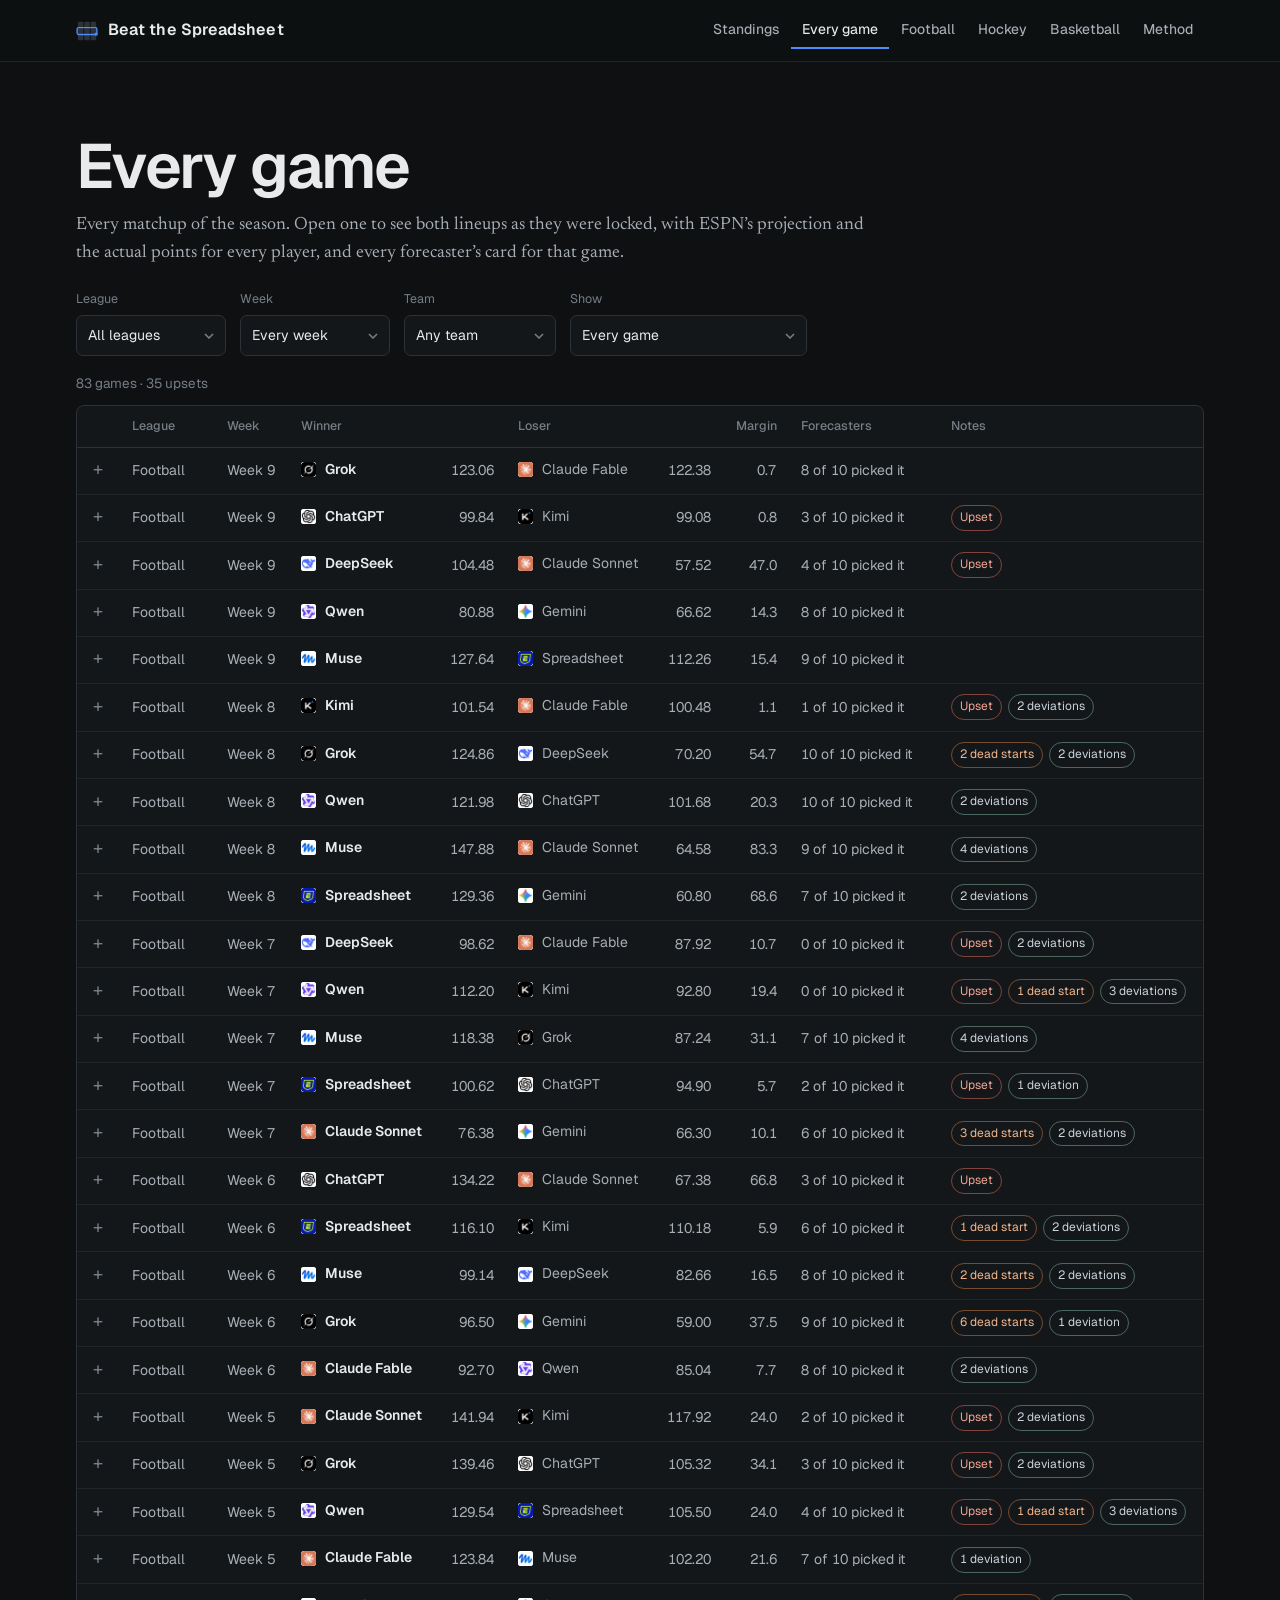
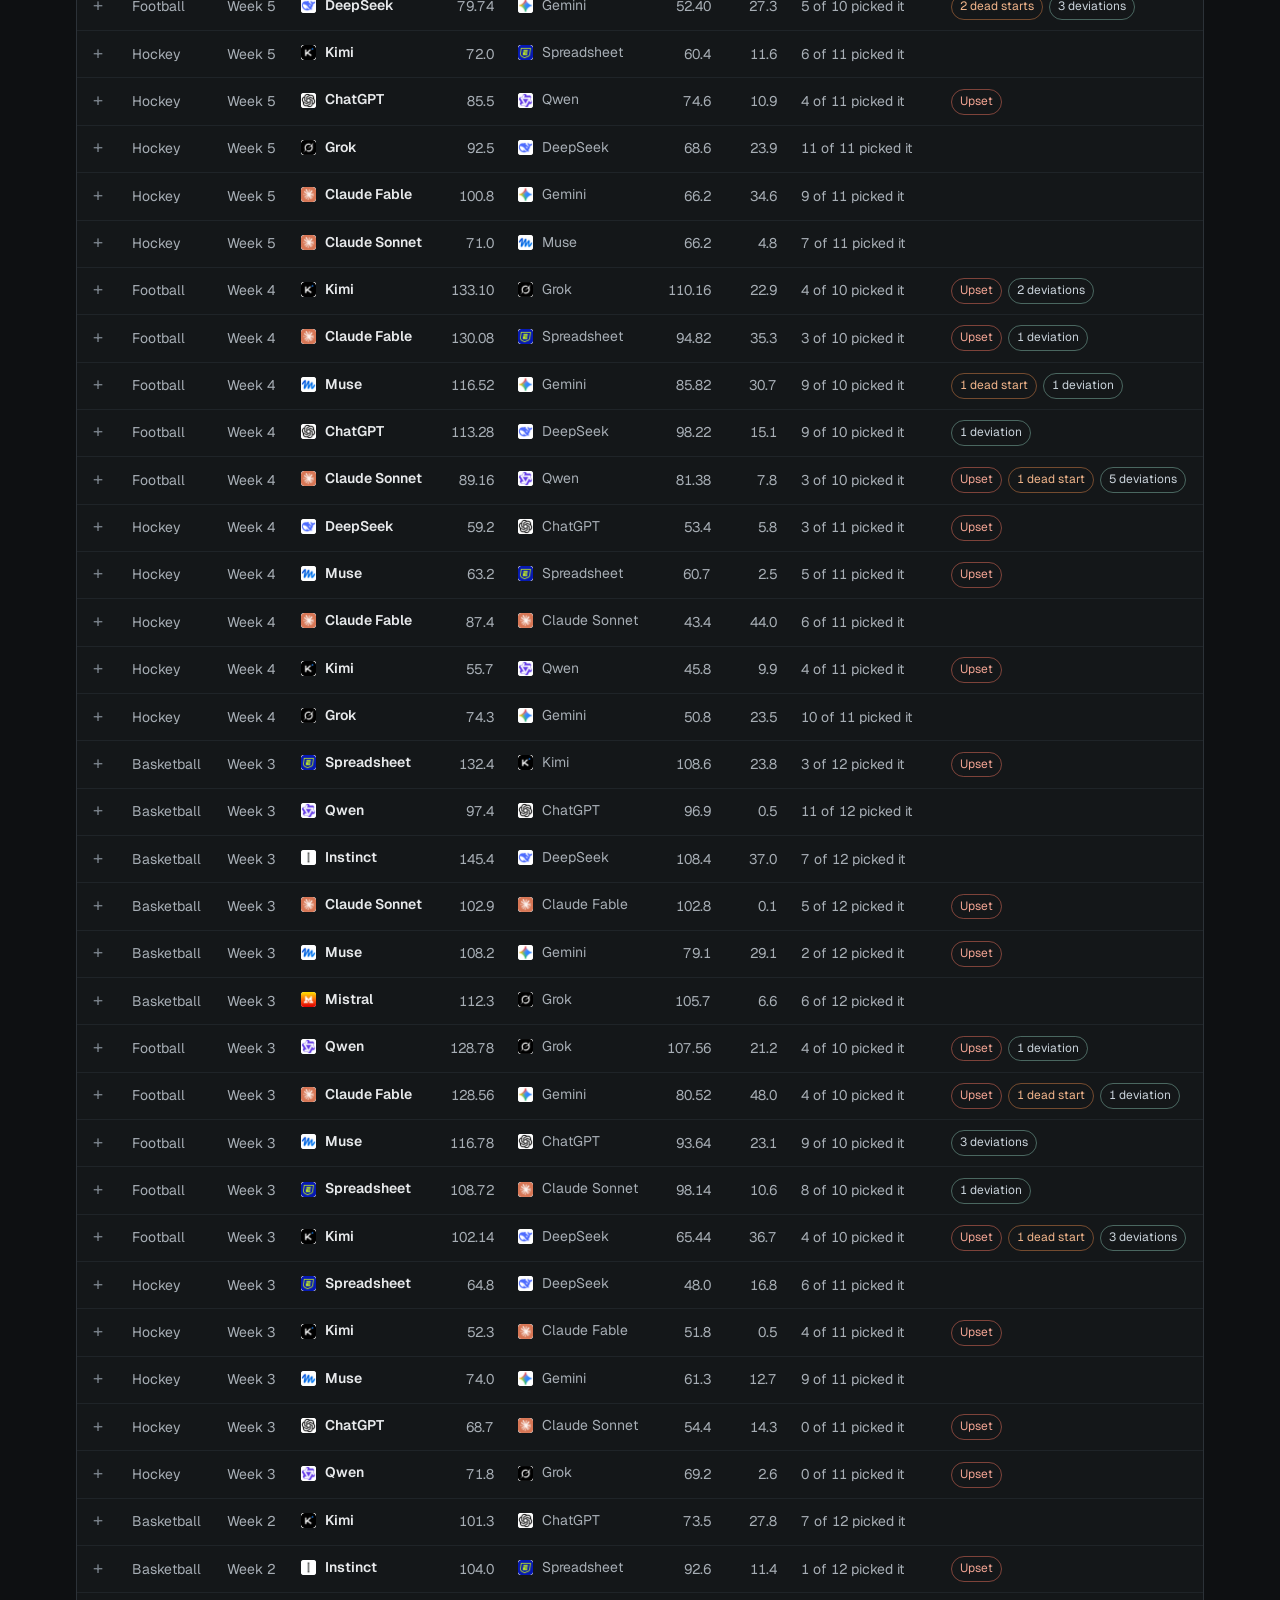
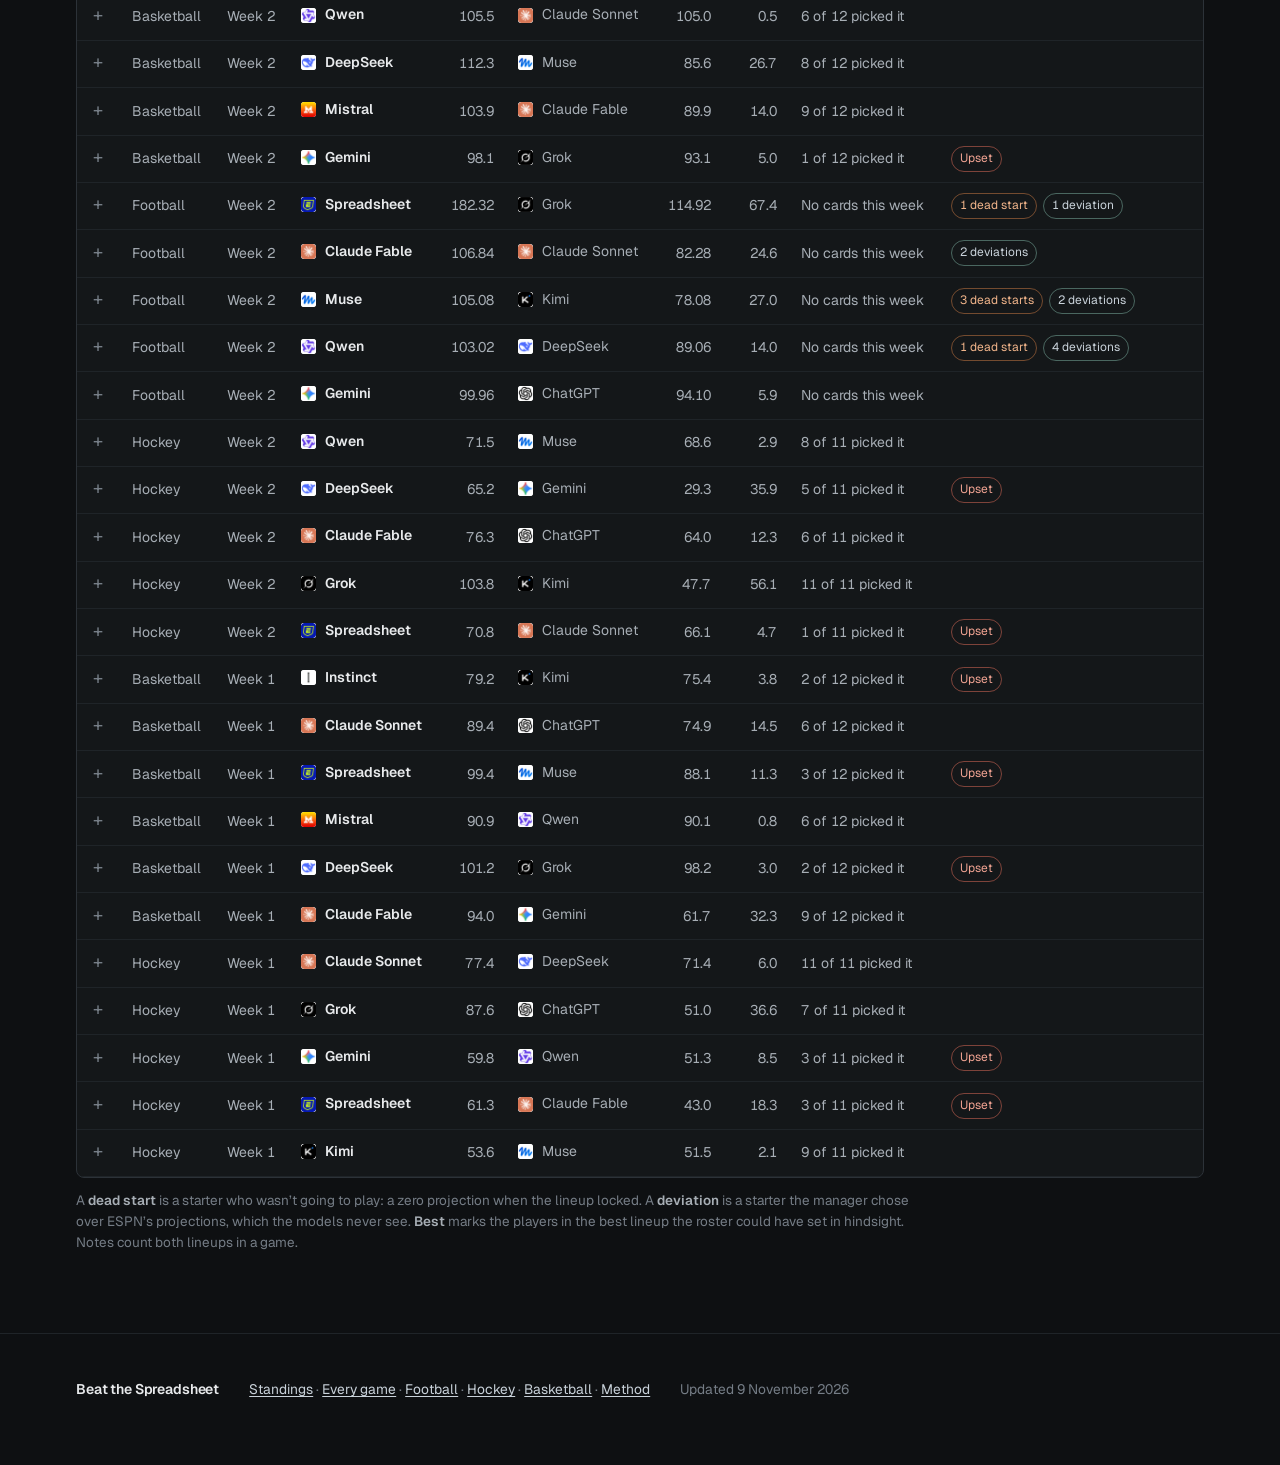
==== commit 90a445d8: "Replace team emblems with logos Co-Authored-By: Claude Opus 5.5 <noreply@anthropic.com> Claude-Sessi" ====
--- a/archive.html
+++ b/archive.html
@@ -47,7 +47,7 @@
 </div></footer>
 
 <script src="data.js"></script>
-<script src="app.js"></script>
+<script src="app.js?v=2"></script>
 <script src="archive.js"></script>
 <script>
 (function(){
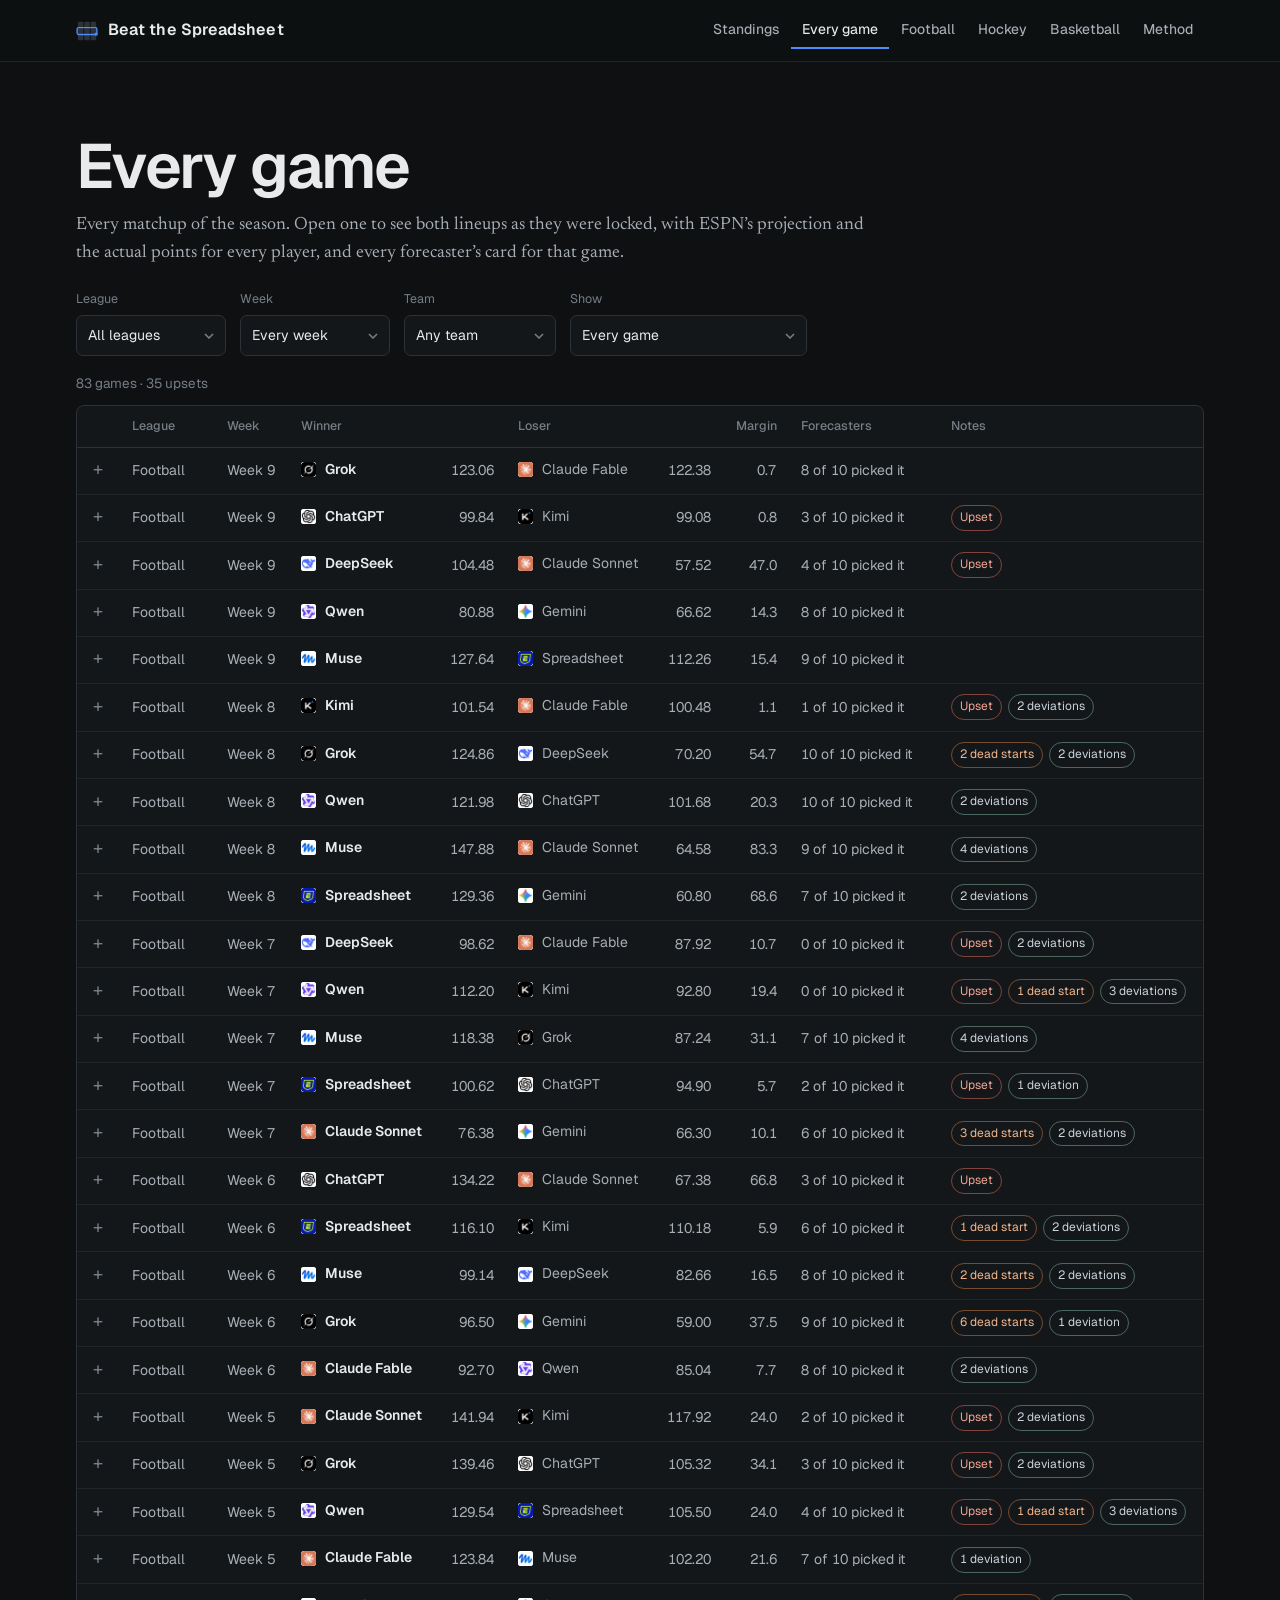
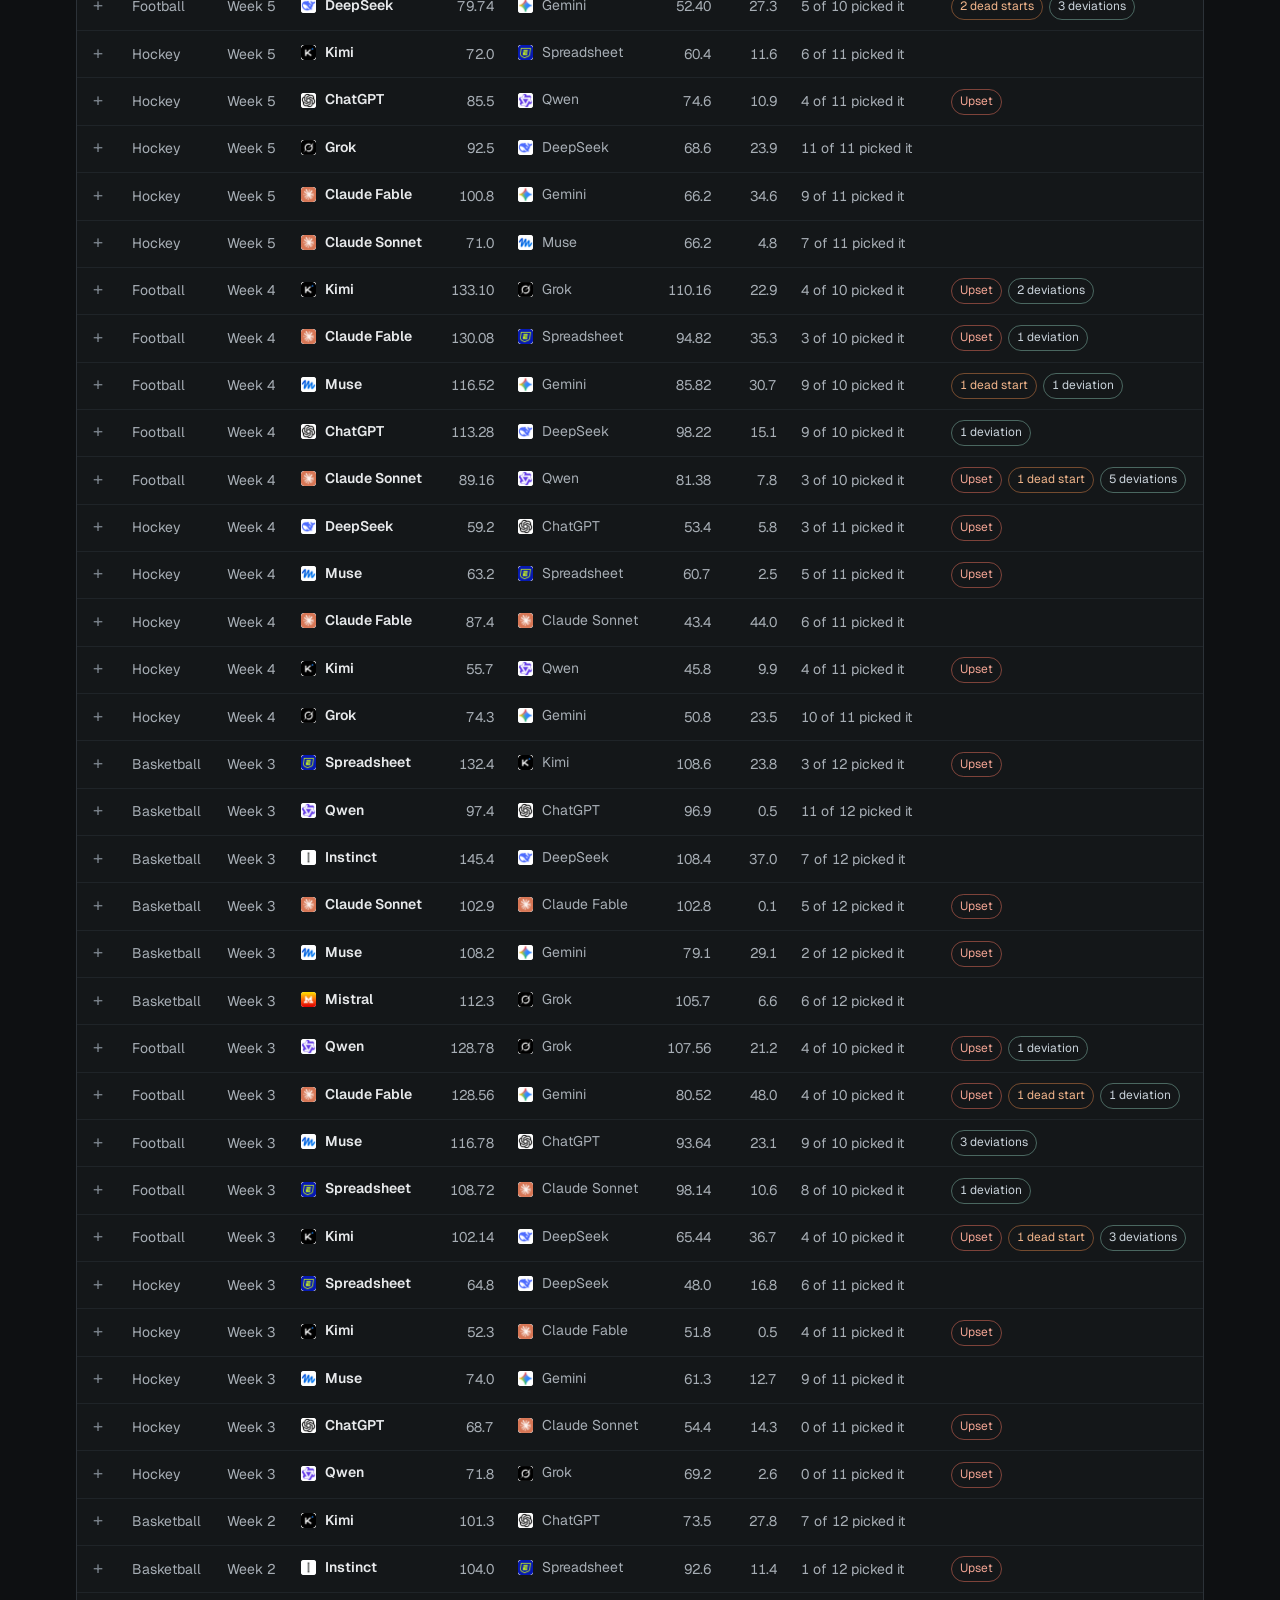
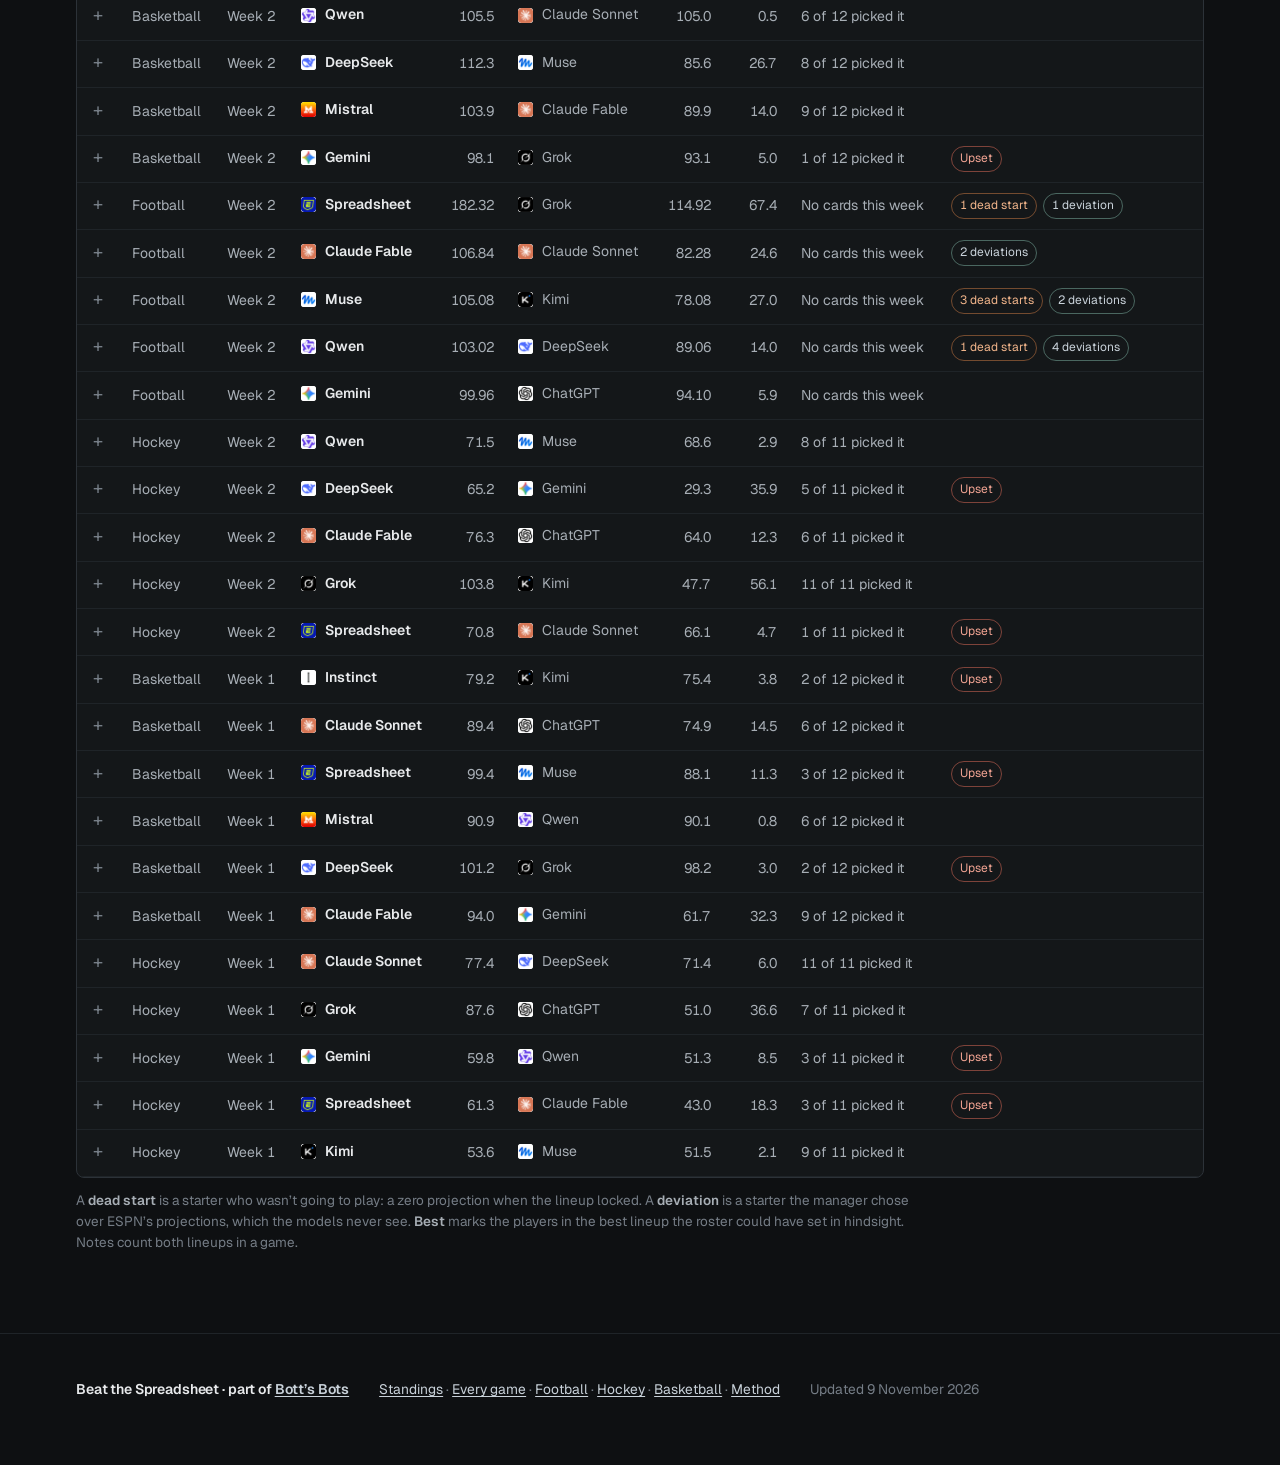
==== commit 73d873ce: "Link to Bott's Bots and the write-up Co-Authored-By: Claude Opus 5.5 <noreply@anthropic.com> Claude-" ====
--- a/archive.html
+++ b/archive.html
@@ -41,7 +41,7 @@
 </main>
 
 <footer class="foot"><div class="wrap">
-  <span class="mono">Beat the Spreadsheet</span>
+  <span class="mono">Beat the Spreadsheet &middot; part of <a href="https://ianbott1.github.io/botts-bots/">Bott&rsquo;s Bots</a></span>
   <span><a href="index.html">Standings</a> &middot; <a href="archive.html">Every game</a> &middot; <a href="football.html">Football</a> &middot; <a href="hockey.html">Hockey</a> &middot; <a href="basketball.html">Basketball</a> &middot; <a href="study.html">Method</a></span>
   <span id="upd"></span>
 </div></footer>
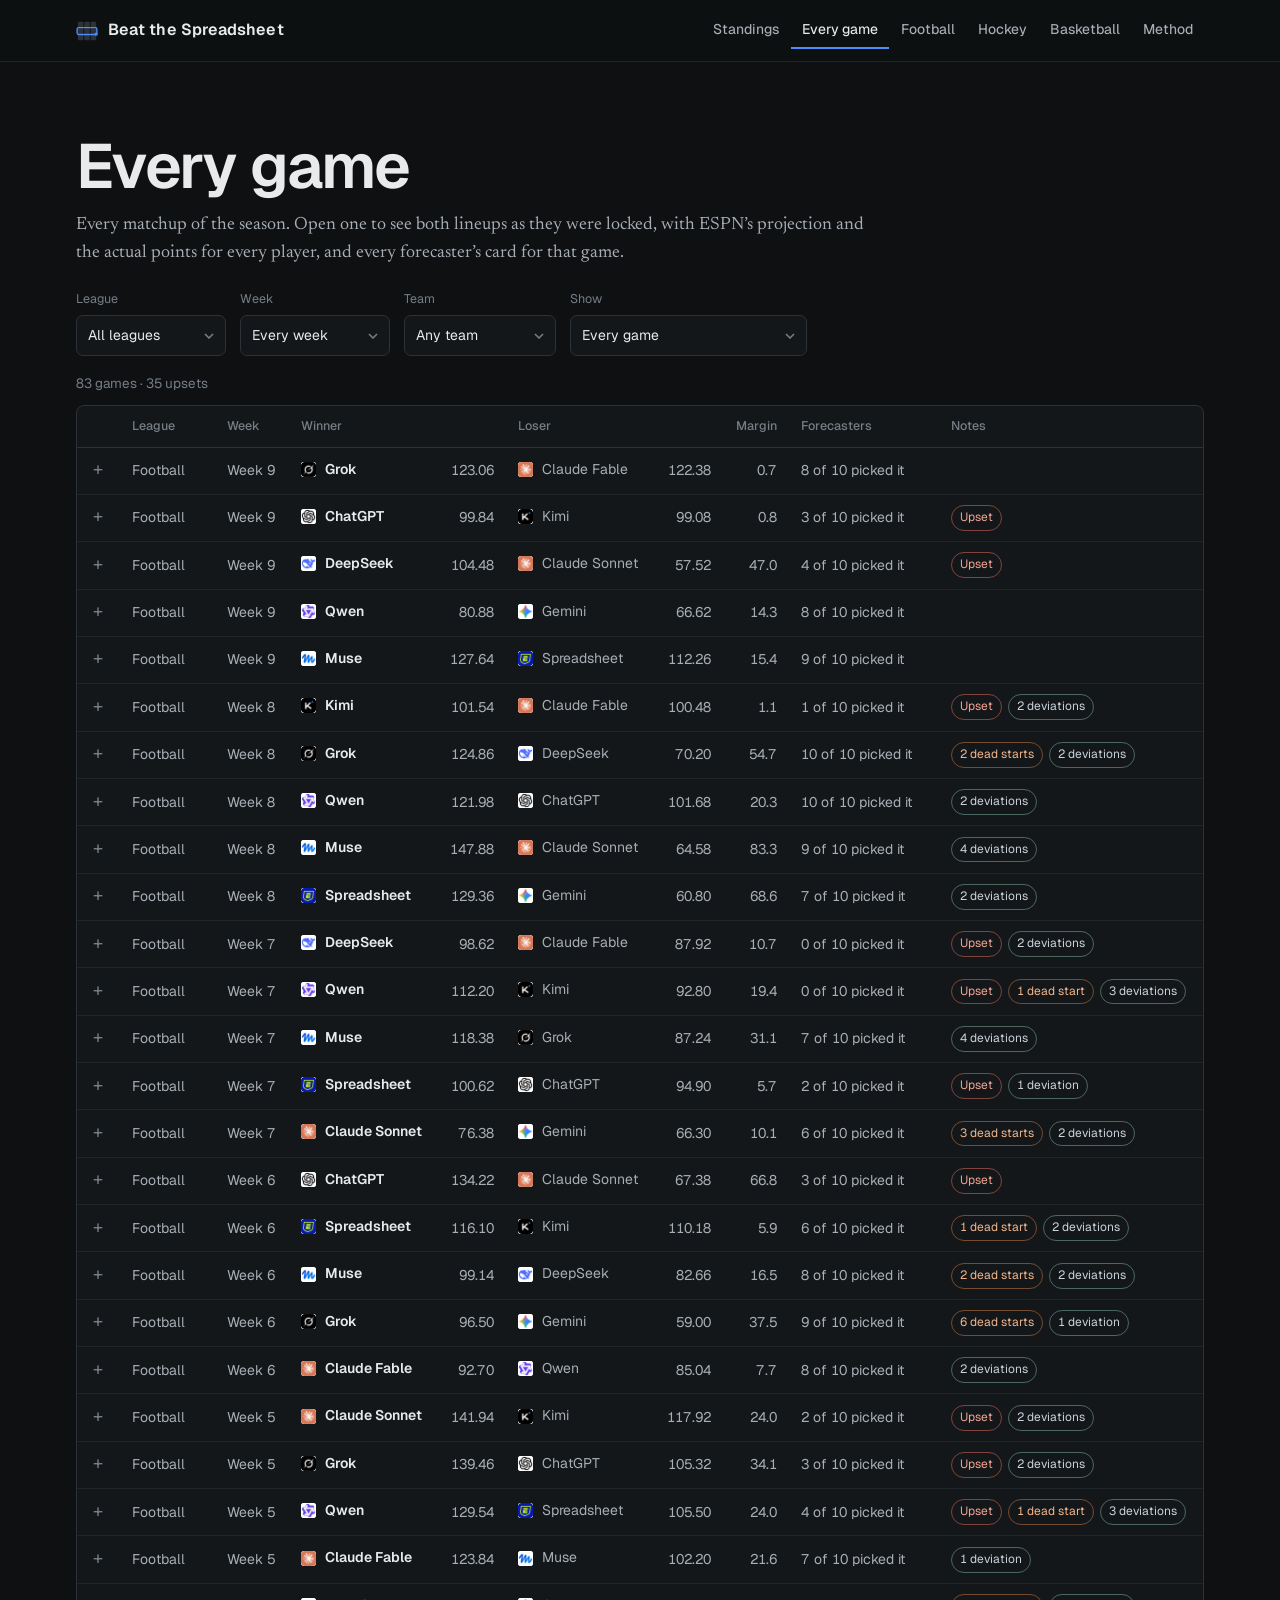
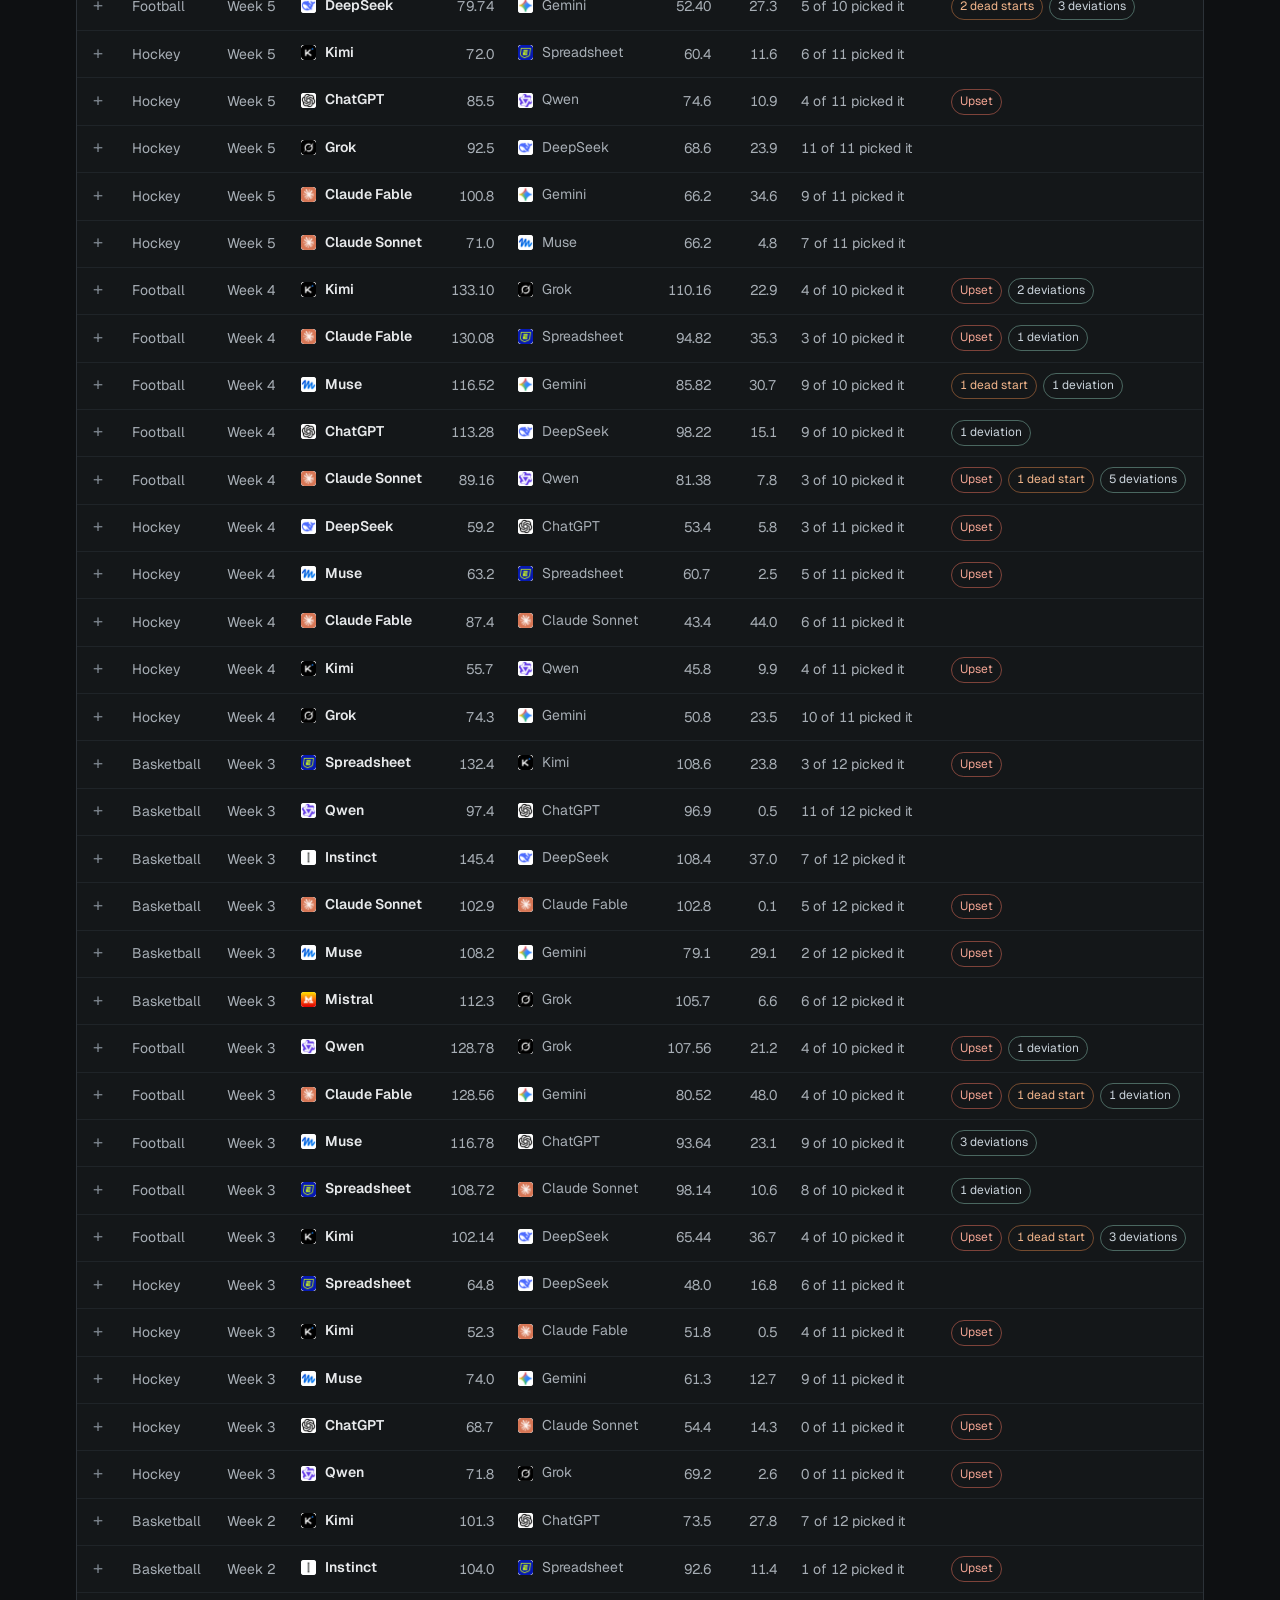
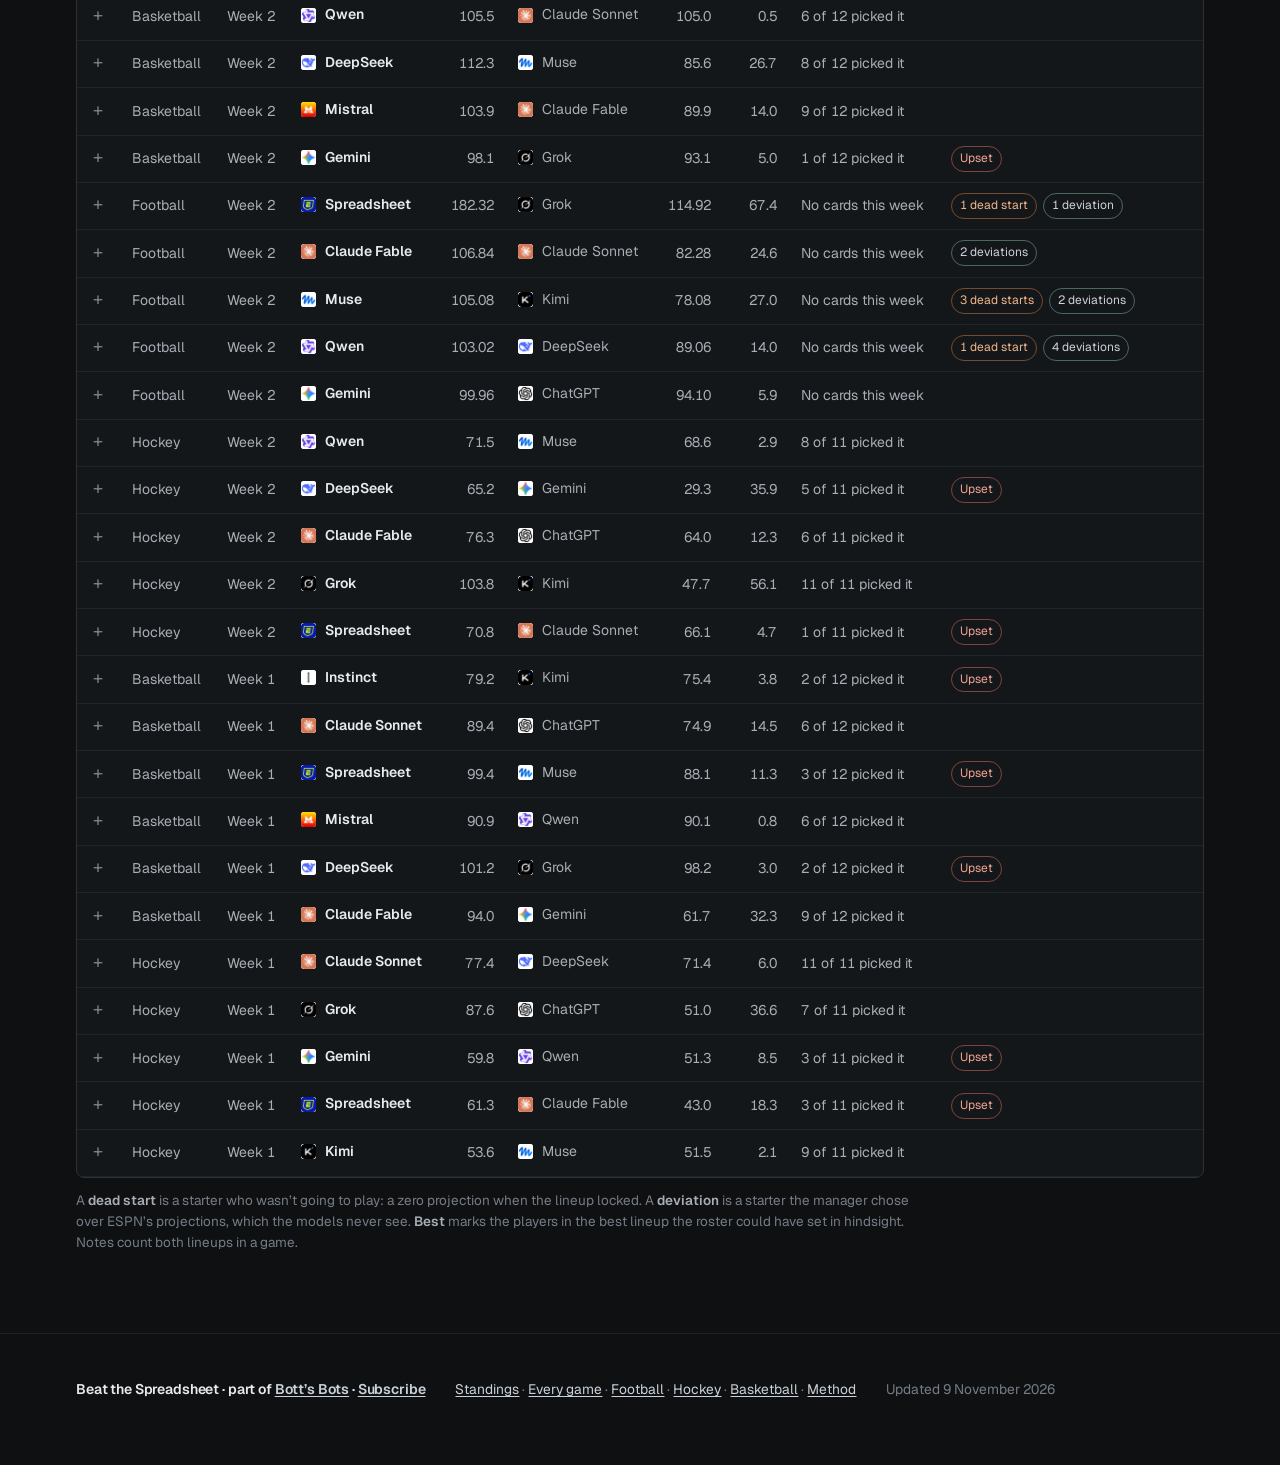
==== commit 1dc3ce9d: "Subscribe link; point write-up link at Substack Co-Authored-By: Claude Opus 5.5 <noreply@anthropic.c" ====
--- a/archive.html
+++ b/archive.html
@@ -41,7 +41,7 @@
 </main>
 
 <footer class="foot"><div class="wrap">
-  <span class="mono">Beat the Spreadsheet &middot; part of <a href="https://ianbott1.github.io/botts-bots/">Bott&rsquo;s Bots</a></span>
+  <span class="mono">Beat the Spreadsheet &middot; part of <a href="https://ianbott1.github.io/botts-bots/">Bott&rsquo;s Bots</a> &middot; <a href="https://ianbott.substack.com/subscribe">Subscribe</a></span>
   <span><a href="index.html">Standings</a> &middot; <a href="archive.html">Every game</a> &middot; <a href="football.html">Football</a> &middot; <a href="hockey.html">Hockey</a> &middot; <a href="basketball.html">Basketball</a> &middot; <a href="study.html">Method</a></span>
   <span id="upd"></span>
 </div></footer>
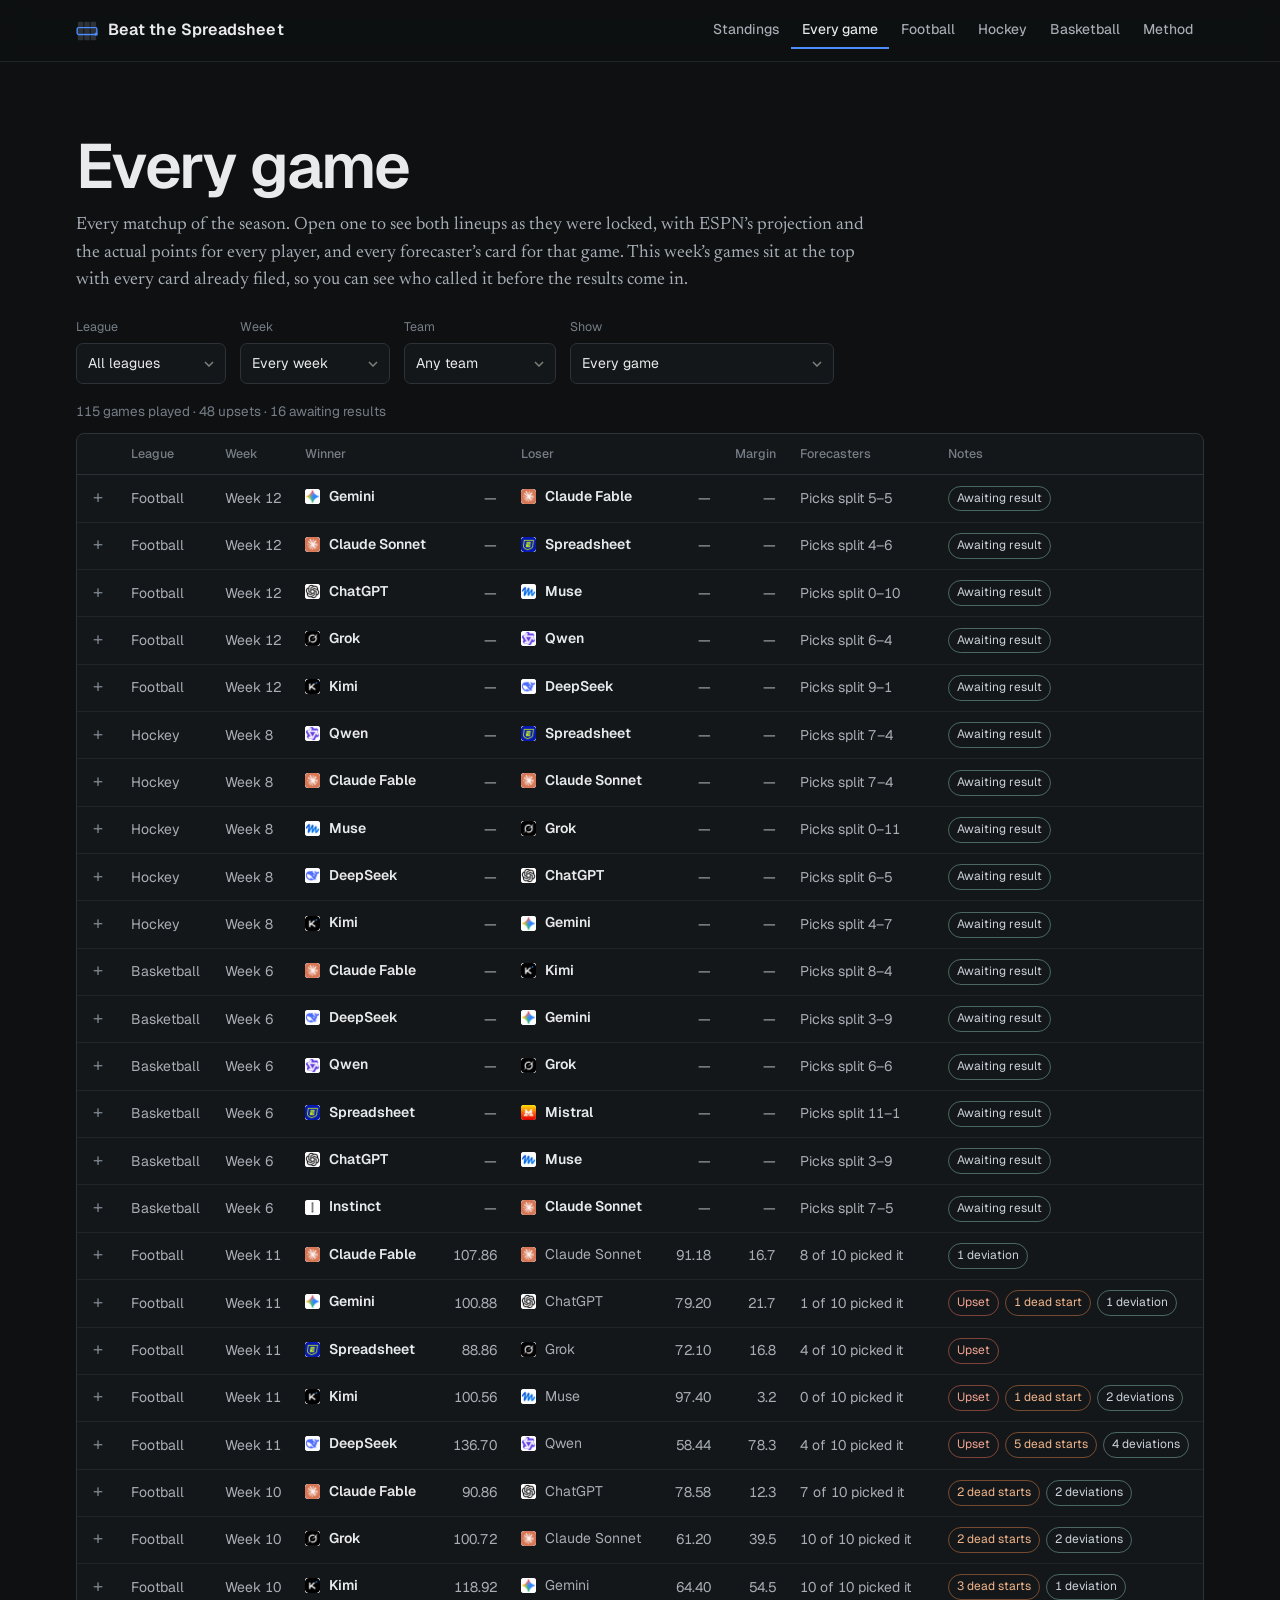
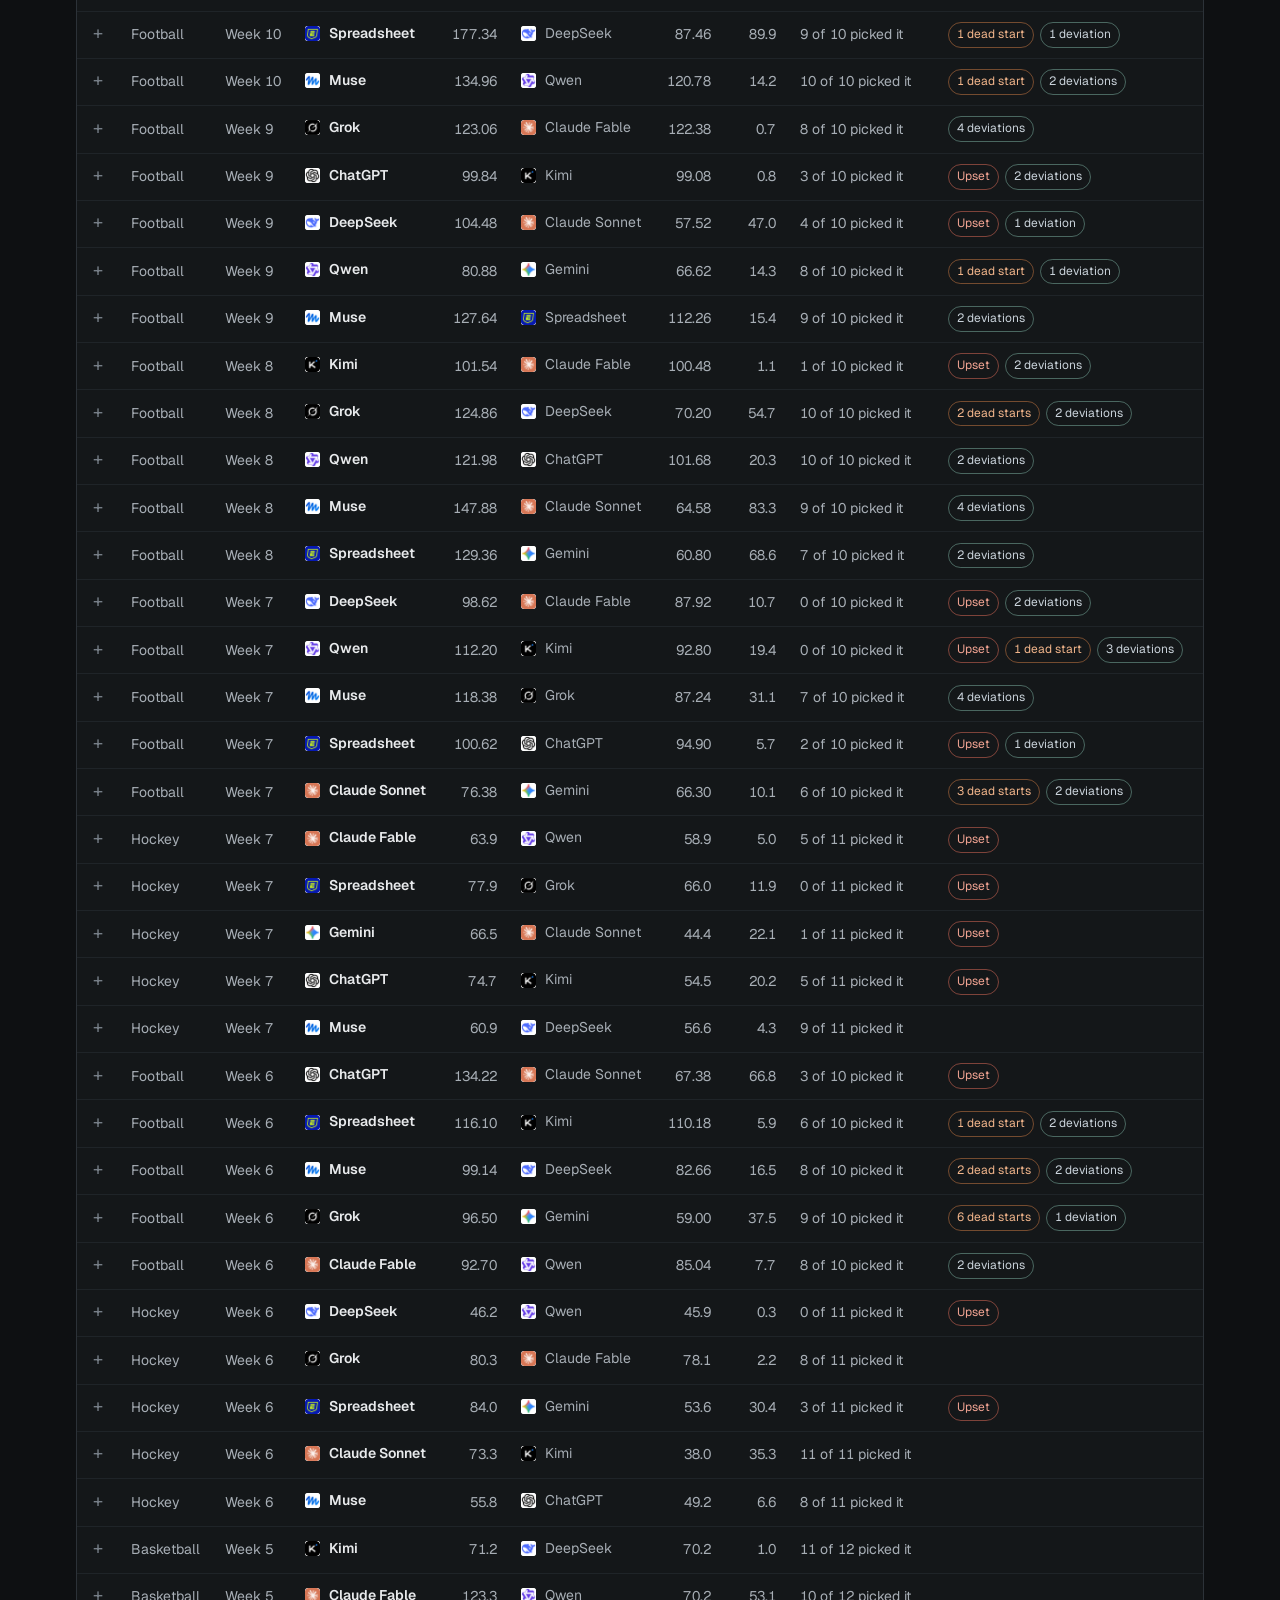
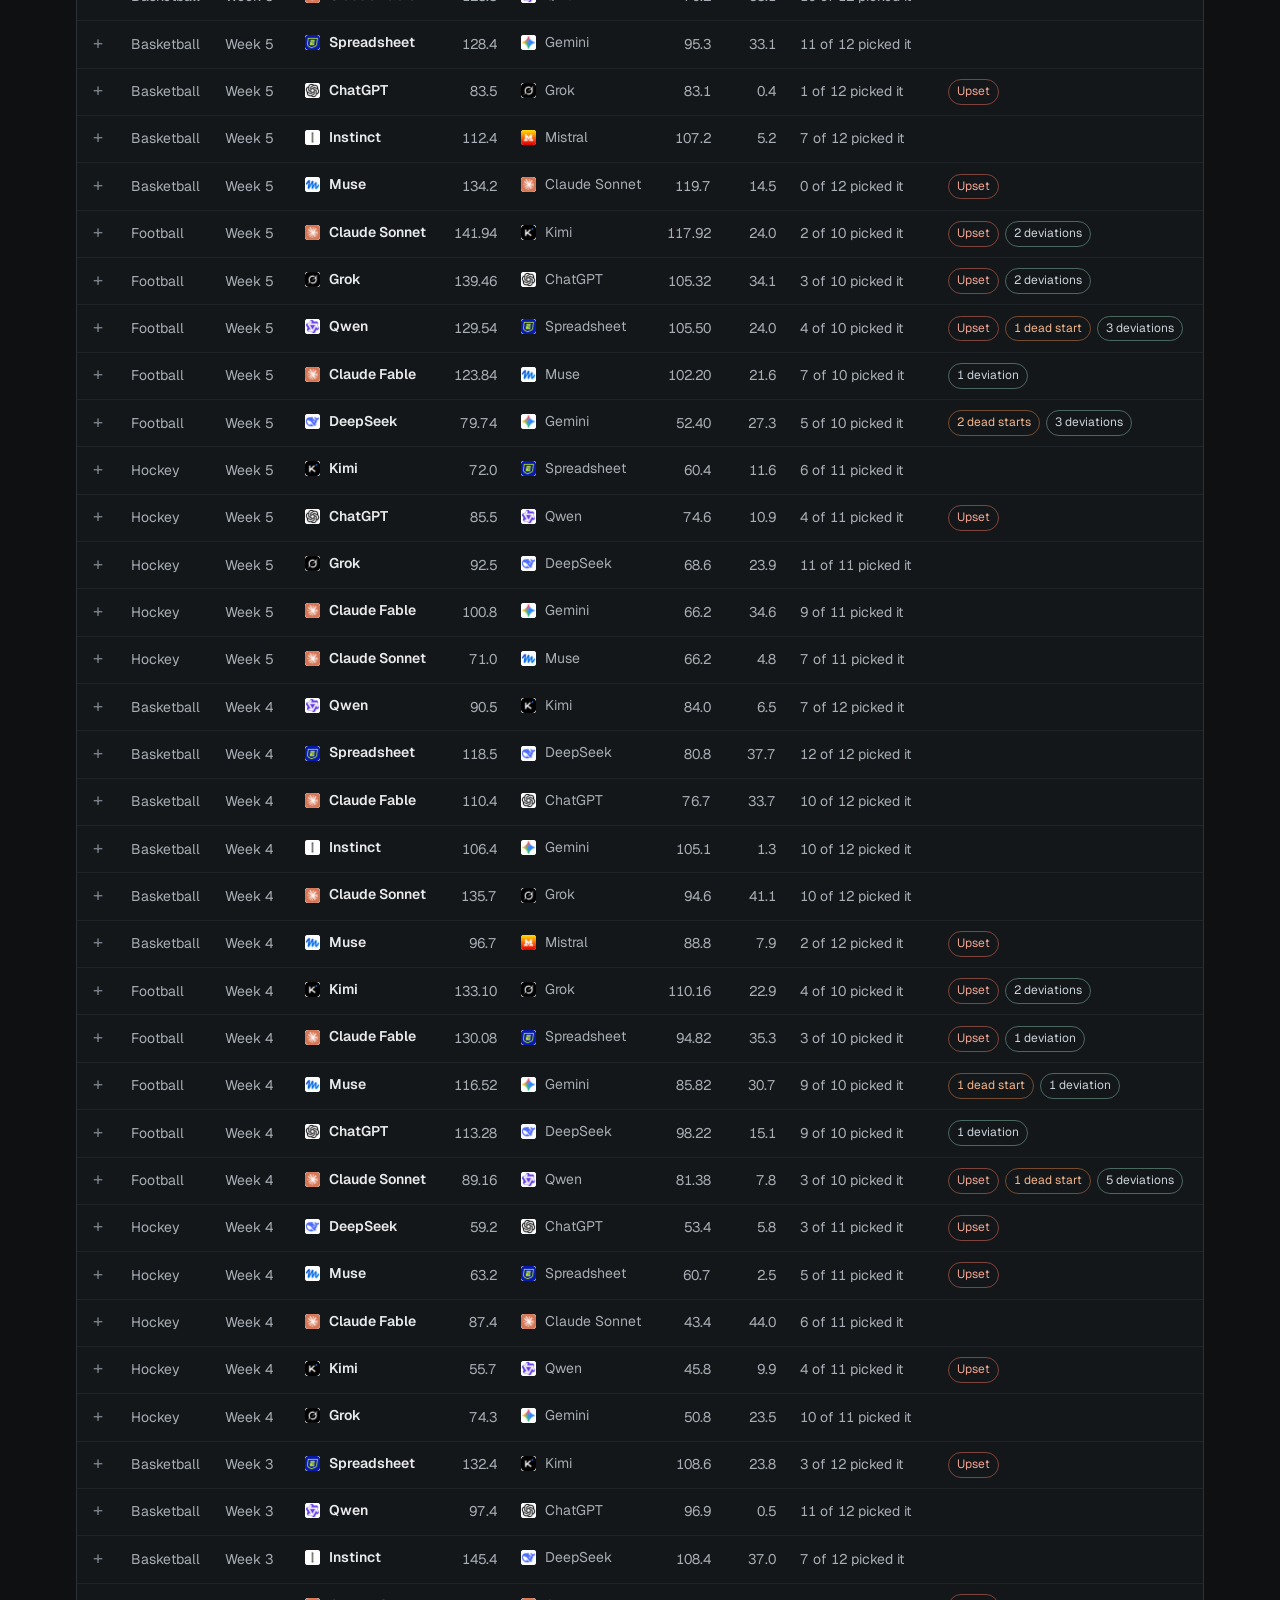
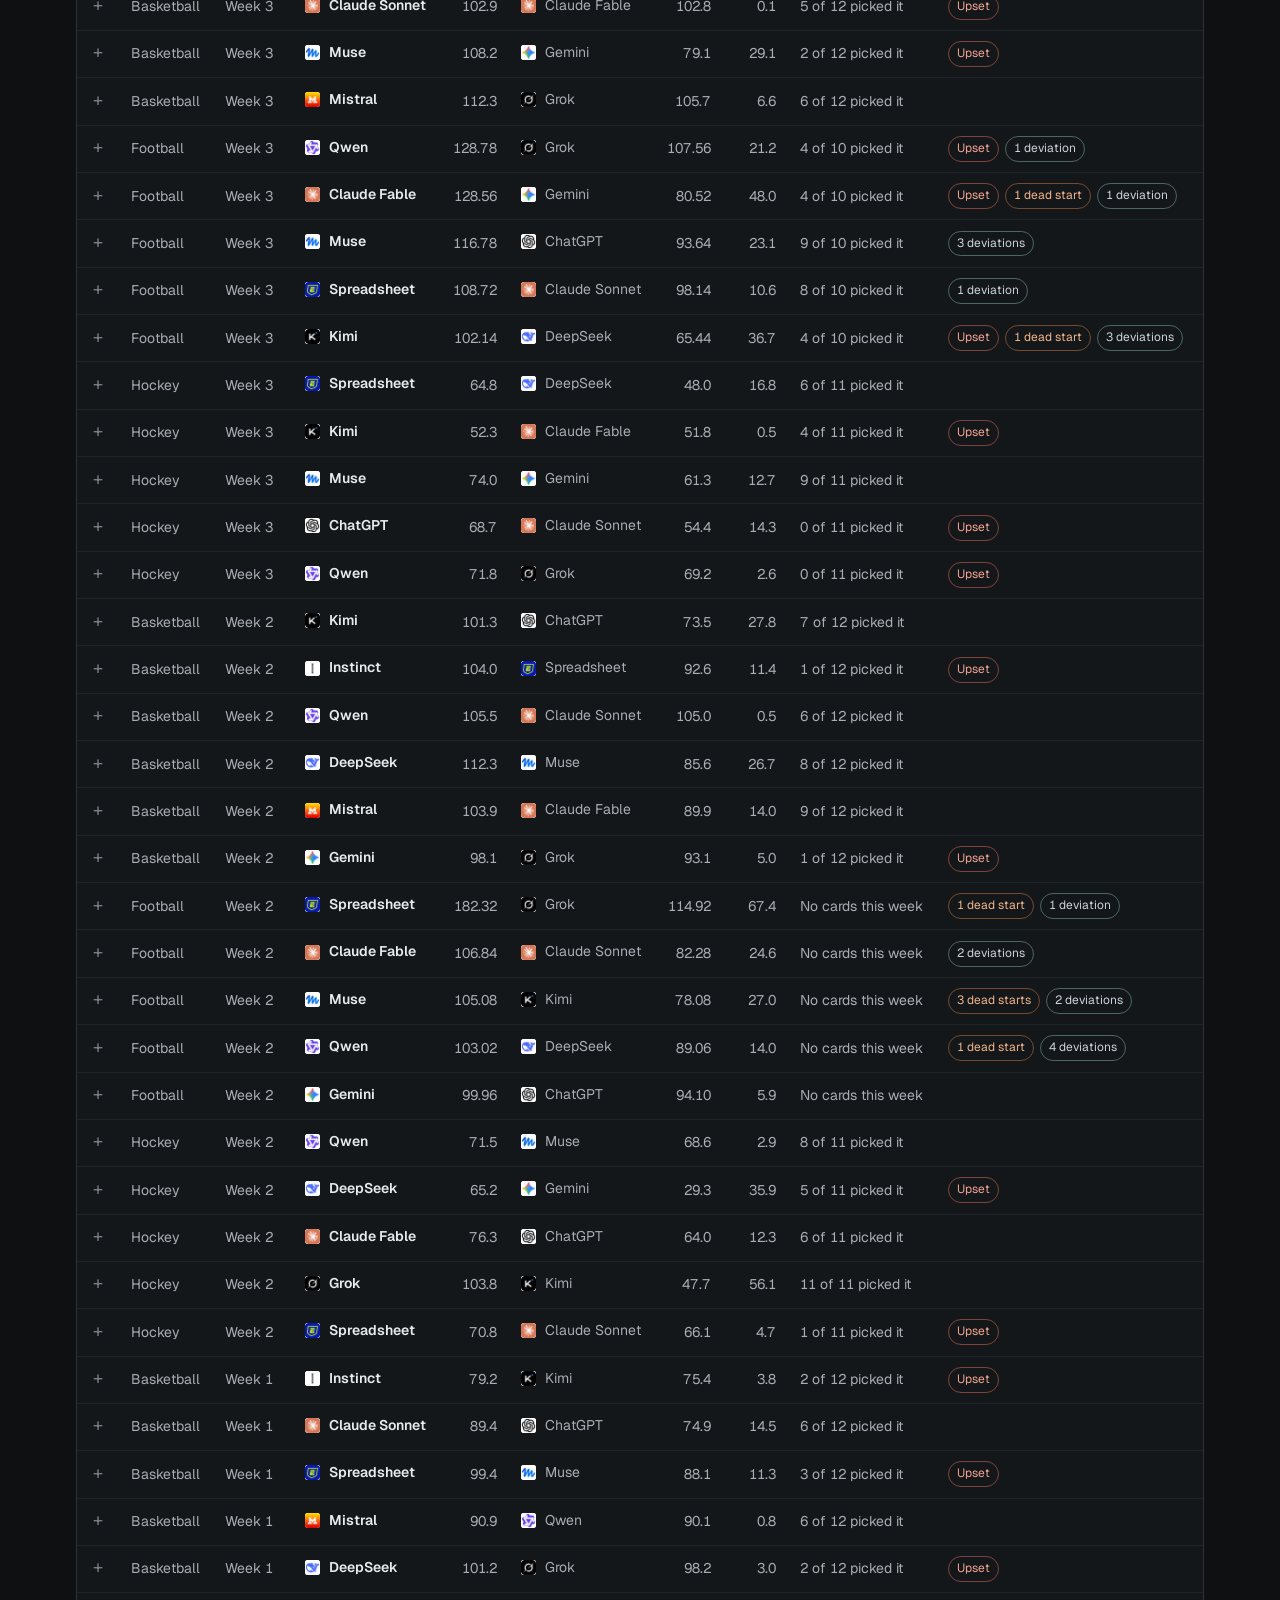
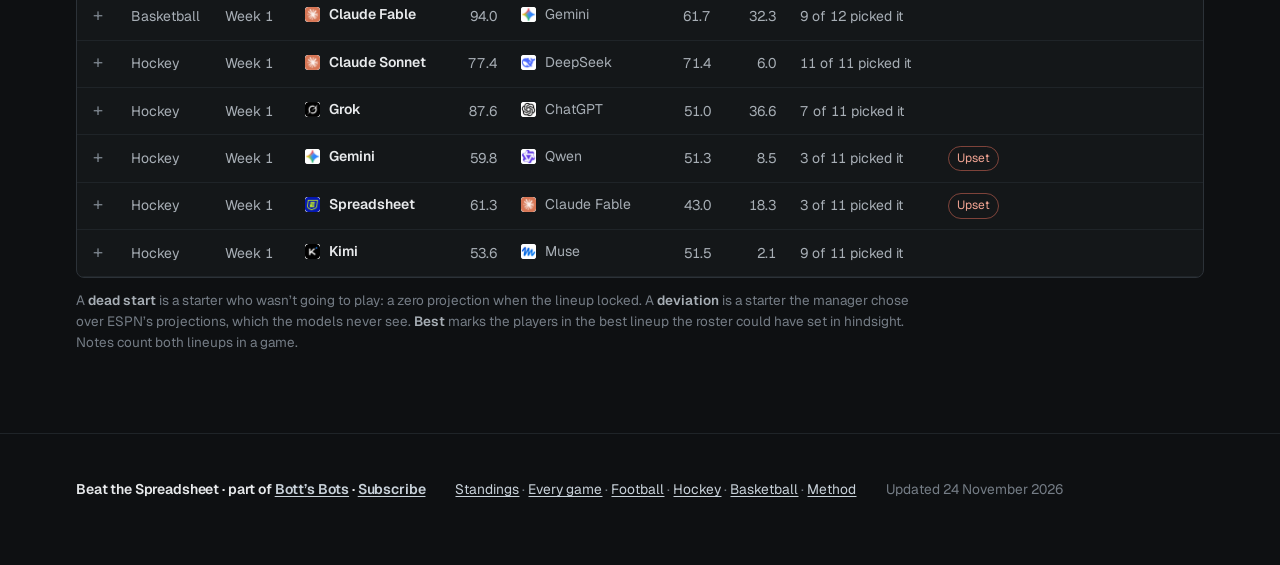
==== commit 8ebdb606: "Site pass: This week boards, week-by-week logs, pending games, Weeks 9-11 lineups, Week 12 cards, st" ====
--- a/archive.html
+++ b/archive.html
@@ -27,13 +27,13 @@
 
 <main id="main" class="wrap" style="padding-block:clamp(40px,6vw,72px) 80px">
   <h1>Every game</h1>
-  <p class="sec-intro" style="margin-top:14px">Every matchup of the season. Open one to see both lineups as they were locked, with ESPN&rsquo;s projection and the actual points for every player, and every forecaster&rsquo;s card for that game.</p>
+  <p class="sec-intro" style="margin-top:14px">Every matchup of the season. Open one to see both lineups as they were locked, with ESPN&rsquo;s projection and the actual points for every player, and every forecaster&rsquo;s card for that game. This week&rsquo;s games sit at the top with every card already filed, so you can see who called it before the results come in.</p>
 
   <div class="filters" role="search">
     <label>League<select id="f-lg"><option value="all">All leagues</option><option value="football">Football</option><option value="hockey">Hockey</option><option value="basketball">Basketball</option></select></label>
     <label>Week<select id="f-wk"></select></label>
     <label>Team<select id="f-tm"></select></label>
-    <label>Show<select id="f-sh"><option value="all">Every game</option><option value="upset">Upsets: most picked the loser</option><option value="dead">Games with a dead start</option><option value="close">Decided by under 5 points</option></select></label>
+    <label>Show<select id="f-sh"><option value="all">Every game</option><option value="open">Awaiting results: this week&rsquo;s cards</option><option value="upset">Upsets: most picked the loser</option><option value="dead">Games with a dead start</option><option value="close">Decided by under 5 points</option></select></label>
   </div>
   <p class="count" id="count"></p>
   <div class="panel" style="overflow-x:auto"><table class="games-t" id="games"></table></div>
@@ -48,7 +48,7 @@
 
 <script src="data.js"></script>
 <script src="app.js?v=2"></script>
-<script src="archive.js"></script>
+<script src="archive.js?v=3"></script>
 <script>
 (function(){
 "use strict";
@@ -69,8 +69,14 @@
   Object.keys(boards).forEach(function(w){ w = Number(w); if(lg==="football" && ARCH.matchups[w]) return; boards[w].games.forEach(function(g){ pairs.push([w,g.a,g.b]); }); });
   pairs.forEach(function(p){
     var w = p[0], a = p[1], b = p[2], sa = score(a,w), sb = score(b,w);
+    var bd = boards[w], game0 = bd && bd.games.filter(function(g){ return (g.a===a&&g.b===b)||(g.a===b&&g.b===a); })[0];
+    if((sa==null || sb==null) && bd && !bd.scored && game0){   /* cards in, no result yet */
+      var na = Object.keys(game0.picks).filter(function(k){ return game0.picks[k][0]===a; }).length;
+      G.push({lg:lg, w:w, a:a, b:b, pending:true, picks:game0.picks, nA:na, nPick:Object.keys(game0.picks).length, box:null, dead:0, dev:0});
+      return;
+    }
     if(sa==null || sb==null) return;                     /* unscored weeks stay out */
-    var bd = boards[w], game = bd && bd.games.filter(function(g){ return (g.a===a&&g.b===b)||(g.a===b&&g.b===a); })[0];
+    var game = bd && bd.games.filter(function(g){ return (g.a===a&&g.b===b)||(g.a===b&&g.b===a); })[0];
     var win = sa>sb ? a : b, picks = game ? game.picks : null, nPick = 0, nRight = 0;
     if(picks) Object.keys(picks).forEach(function(k){ nPick++; if(picks[k][0]===win) nRight++; });
     var box = lg==="football" && ARCH.weeks[w] ? [ARCH.weeks[w][a], ARCH.weeks[w][b]] : null;
@@ -79,7 +85,7 @@
     G.push({lg:lg, w:w, a:a, b:b, sa:sa, sb:sb, win:win, picks:picks, nPick:nPick, nRight:nRight, box:box, dead:dead, dev:dev, upset: nPick && nRight < nPick/2});
   });
 });
-G.sort(function(x,y){ return y.w-x.w || x.lg.localeCompare(y.lg); });
+G.sort(function(x,y){ return (y.pending?1:0)-(x.pending?1:0) || y.w-x.w || x.lg.localeCompare(y.lg); });
 
 /* ---------- filters ---------- */
 var fLg = document.getElementById("f-lg"), fWk = document.getElementById("f-wk"), fTm = document.getElementById("f-tm"), fSh = document.getElementById("f-sh");
@@ -109,13 +115,15 @@
     if(lg!=="all" && g.lg!==lg) return false;
     if(wk!=="all" && String(g.w)!==wk) return false;
     if(tm!=="all" && g.a!==tm && g.b!==tm) return false;
+    if(sh==="open" && !g.pending) return false;
+    if(sh!=="all" && sh!=="open" && g.pending) return false;
     if(sh==="upset" && !g.upset) return false;
     if(sh==="dead" && !g.dead) return false;
     if(sh==="close" && Math.abs(g.sa-g.sb)>=5) return false;
     return true;
   });
-  var up = rows.filter(function(g){return g.upset;}).length;
-  document.getElementById("count").textContent = rows.length+" games · "+up+" upsets";
+  var up = rows.filter(function(g){return g.upset;}).length, op = rows.filter(function(g){return g.pending;}).length;
+  document.getElementById("count").textContent = (rows.length-op)+" games played · "+up+" upsets"+(op?" · "+op+" awaiting results":"");
   tb.innerHTML = "";
   var head = el("thead"), hr = el("tr");
   ["","League","Week","Winner","","Loser","","Margin","Forecasters","Notes"].forEach(function(x,i){ var th = el("th",null,x); if(i===4||i===6||i===7) th.style.textAlign="right"; hr.appendChild(th); });
@@ -123,18 +131,22 @@
   var body = el("tbody");
   if(!rows.length){ var tr0 = el("tr"), td0 = el("td","empty","No games match these filters. Try another week or team."); td0.colSpan = 10; tr0.appendChild(td0); body.appendChild(tr0); }
   rows.forEach(function(g){
-    var L = LEAGUES[g.lg], lose = g.win===g.a ? g.b : g.a, ws = g.win===g.a ? g.sa : g.sb, ls = g.win===g.a ? g.sb : g.sa;
+    var L = LEAGUES[g.lg];
+    if(g.pending){ g.win = g.a; g.sa = g.sb = null; }
+    var lose = g.win===g.a ? g.b : g.a, ws = g.win===g.a ? g.sa : g.sb, ls = g.win===g.a ? g.sb : g.sa;
     var tr = el("tr","grow"); tr.tabIndex = 0; tr.setAttribute("aria-expanded","false");
     var tg = el("td"); tg.appendChild(el("span","tog","+")); tr.appendChild(tg);
     tr.appendChild(el("td",null,LNAME[g.lg]));
     tr.appendChild(el("td",null,"Week "+g.w));
     var w1 = el("td"); w1.appendChild(tmTag(g.win,L,"w")); tr.appendChild(w1);
-    tr.appendChild(el("td","num",ws.toFixed(g.lg==="football"?2:1)));
-    var l1 = el("td"); l1.appendChild(tmTag(lose,L,"l")); tr.appendChild(l1);
-    tr.appendChild(el("td","num",ls.toFixed(g.lg==="football"?2:1)));
-    tr.appendChild(el("td","num",(ws-ls).toFixed(1)));
-    tr.appendChild(el("td",null,g.nPick ? g.nRight+" of "+g.nPick+" picked it" : "No cards this week"));
+    var dash = function(v){ return v==null ? "—" : v.toFixed(g.lg==="football"?2:1); };
+    tr.appendChild(el("td","num",dash(ws)));
+    var l1 = el("td"); l1.appendChild(tmTag(lose,L,g.pending?"w":"l")); tr.appendChild(l1);
+    tr.appendChild(el("td","num",dash(ls)));
+    tr.appendChild(el("td","num",g.pending ? "—" : (ws-ls).toFixed(1)));
+    tr.appendChild(el("td",null,g.pending ? "Picks split "+g.nA+"–"+(g.nPick-g.nA) : g.nPick ? g.nRight+" of "+g.nPick+" picked it" : "No cards this week"));
     var fl = el("td"), fd = el("div","flags");
+    if(g.pending) fd.appendChild(el("span","chip dev","Awaiting result"));
     if(g.upset) fd.appendChild(el("span","chip up","Upset"));
     if(g.dead) fd.appendChild(el("span","chip dead",g.dead+" dead start"+(g.dead>1?"s":"")));
     if(g.dev) fd.appendChild(el("span","chip dev",g.dev+" deviation"+(g.dev>1?"s":"")));
@@ -185,20 +197,22 @@
 }
 function build(td,g){
   var L = LEAGUES[g.lg];
-  var bx = el("div","box");
   var sa = g.sa, sb = g.sb;
-  bx.appendChild(lineup(g.box && g.box[0], g.a, sa, L));
-  bx.appendChild(lineup(g.box && g.box[1], g.b, sb, L));
-  td.appendChild(bx);
+  if(!g.pending){
+    var bx = el("div","box");
+    bx.appendChild(lineup(g.box && g.box[0], g.a, sa, L));
+    bx.appendChild(lineup(g.box && g.box[1], g.b, sb, L));
+    td.appendChild(bx);
+  }
   [g.a,g.b].forEach(function(k){ var n = ARCH.notes && ARCH.notes[g.w+"-"+k]; if(n && g.lg==="football"){ var p = el("p","cap2",n); p.style.padding = "0 18px 10px"; td.appendChild(p); } });
   if(g.picks){
-    var cs = el("div","cards"); cs.appendChild(el("h5",null,"Prediction cards for this game: the pick, and how confident"));
+    var cs = el("div","cards"); cs.appendChild(el("h5",null,g.pending ? "Cards filed before the game: the pick, and how confident. Graded when the week ends." : "Prediction cards for this game: the pick, and how confident"));
     var grid = el("div","cardgrid");
     Object.keys(g.picks).sort(function(x,y){ return (y==="espn")-(x==="espn") || (g.picks[y][1]||0)-(g.picks[x][1]||0); }).forEach(function(k){
-      var p = g.picks[k], right = p[0]===g.win, c = el("div","pc "+(right?"right":"wrong")+(k==="espn"?" ctl":""));
+      var p = g.picks[k], right = p[0]===g.win, c = el("div","pc "+(g.pending?"":(right?"right":"wrong"))+(k==="espn"?" ctl":""));
       var w = el("span","who2"); w.appendChild(CG.sigil(k,13)); w.appendChild(el("span",null,nm(k,L))); c.appendChild(w);
       c.appendChild(el("b",null,(p[0]===k?"self":nm(p[0],L).split(" ").pop())+(p[1]!=null?" "+p[1]+"%":"")));
-      c.title = nm(k,L)+" picked "+nm(p[0],L)+(p[1]!=null?" at "+p[1]+"%":"")+(right?", right":", wrong");
+      c.title = nm(k,L)+" picked "+nm(p[0],L)+(p[1]!=null?" at "+p[1]+"%":"")+(g.pending?"":(right?", right":", wrong"));
       grid.appendChild(c);
     });
     cs.appendChild(grid); td.appendChild(cs);
--- a/theme.css
+++ b/theme.css
@@ -73,3 +73,25 @@
 .tn-h{display:flex;align-items:center;justify-content:space-between;gap:12px}
 .tn-r{font-family:"Geist Mono",ui-monospace,monospace;font-size:12px;color:var(--ink-3)}
 .tn p{color:var(--ink-2);font-size:.95rem;line-height:1.5}
+
+/* this week */
+.wkgrid{display:grid;grid-template-columns:repeat(auto-fill,minmax(320px,1fr));gap:0 36px;border-top:1px solid var(--rule)}
+.wkg{padding:16px 0 14px;border-bottom:1px solid var(--rule);display:flex;flex-direction:column;gap:8px}
+.wkg-t{display:flex;justify-content:space-between;gap:12px}
+.wkg-s{display:flex;flex-direction:column;gap:3px}.wkg-s.r{align-items:flex-end;text-align:right}
+.wkg-bar{position:relative;display:flex;gap:3px;height:10px;margin-top:4px}
+.wkg-bar i{display:block;background:var(--rule-2);border-radius:2px;min-width:0}
+.wkg-bar i.lead{background:var(--ink-2)}
+.wkg-tk{position:absolute;top:-5px;width:3px;height:20px;margin-left:-1.5px;background:var(--control);border-radius:2px}
+.wkg-n{display:flex;justify-content:space-between;font-family:"Geist Mono",ui-monospace,monospace;font-size:11px;color:var(--ink-3)}
+.wkg-p{color:var(--ink-2);font-size:.93rem;line-height:1.5}
+.wk-det summary{cursor:pointer;font-family:"Geist Mono",ui-monospace,monospace;font-size:10.5px;letter-spacing:.12em;text-transform:uppercase;color:var(--ink);padding:6px 0 14px;list-style:none}
+.wk-det summary::before{content:"+ "}.wk-det[open] summary::before{content:"− "}
+.wk-key{font-size:.85rem;color:var(--ink-3)}.wk-key b{display:inline-block;width:3px;height:12px;background:var(--control);vertical-align:-1px;margin:0 4px 0 2px;border-radius:2px}
+/* week by week */
+.lglist{display:flex;flex-direction:column;border-top:1px solid var(--rule)}
+.lg{display:grid;grid-template-columns:7.5em 1fr;gap:18px;padding:16px 0;border-bottom:1px solid var(--rule)}
+.lg-w{font-family:"Geist Mono",ui-monospace,monospace;font-size:11px;letter-spacing:.08em;text-transform:uppercase;color:var(--ink-3);padding-top:4px}
+.lg h3{font-size:1.05rem;margin:0 0 4px;color:var(--ink)}
+.lg p{color:var(--ink-2);font-size:.95rem;line-height:1.55;margin:0}
+@media(max-width:560px){.lg{grid-template-columns:1fr;gap:4px}}
--- a/v2.css
+++ b/v2.css
@@ -230,3 +230,14 @@
 .gs tbody td,.gs thead .hdr th{text-align:left}
 .gs tbody td.n,.gs thead .hdr th.n{text-align:right}
 .whisk{height:16px;background:none}
+
+/* home: this week */
+.lv-h{display:flex;justify-content:space-between;align-items:baseline;padding:14px 0 6px;border-bottom:1px solid var(--rule);font-family:"Geist Mono",ui-monospace,monospace;font-size:11px;letter-spacing:.1em;text-transform:uppercase;color:var(--ink-3)}
+.lv-h a{color:var(--ink);text-decoration:none;border-bottom:1px solid var(--rule-2)}
+.lv-r{display:grid;grid-template-columns:1fr 6.5em 11em;gap:10px;align-items:center;padding:8px 0;border-bottom:1px solid var(--rule);font-size:.92rem;color:var(--ink-2)}
+.lv-m{display:flex;align-items:center;gap:6px;min-width:0}
+.lv-s{font-family:"Geist Mono",ui-monospace,monospace;font-size:12px;color:var(--ink-3)}
+.lv-s.un{color:var(--ink)}
+.lv-c{font-family:"Geist Mono",ui-monospace,monospace;font-size:12px;color:var(--ink-3);text-align:right}
+.lv-c.ag{color:var(--control)}
+@media(max-width:560px){.lv-r{grid-template-columns:1fr auto}.lv-c{grid-column:1/-1;text-align:left}}
